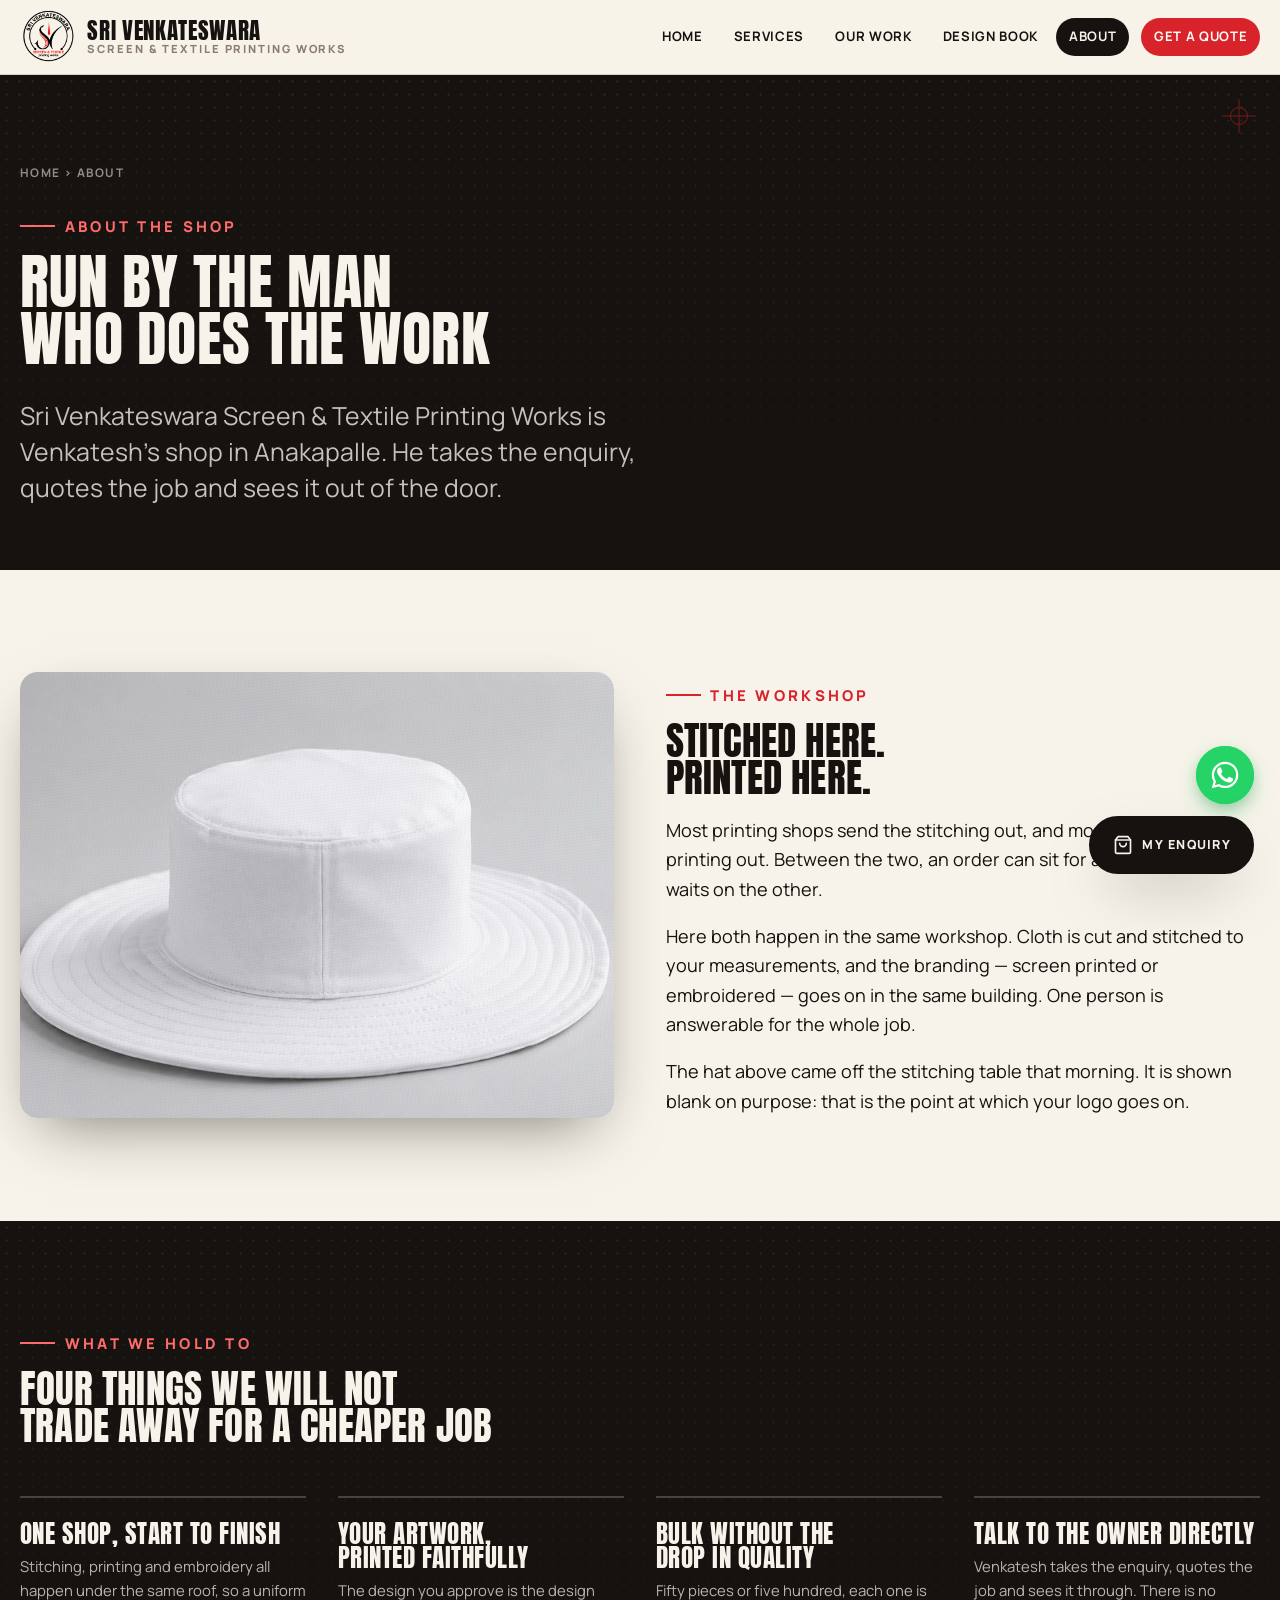
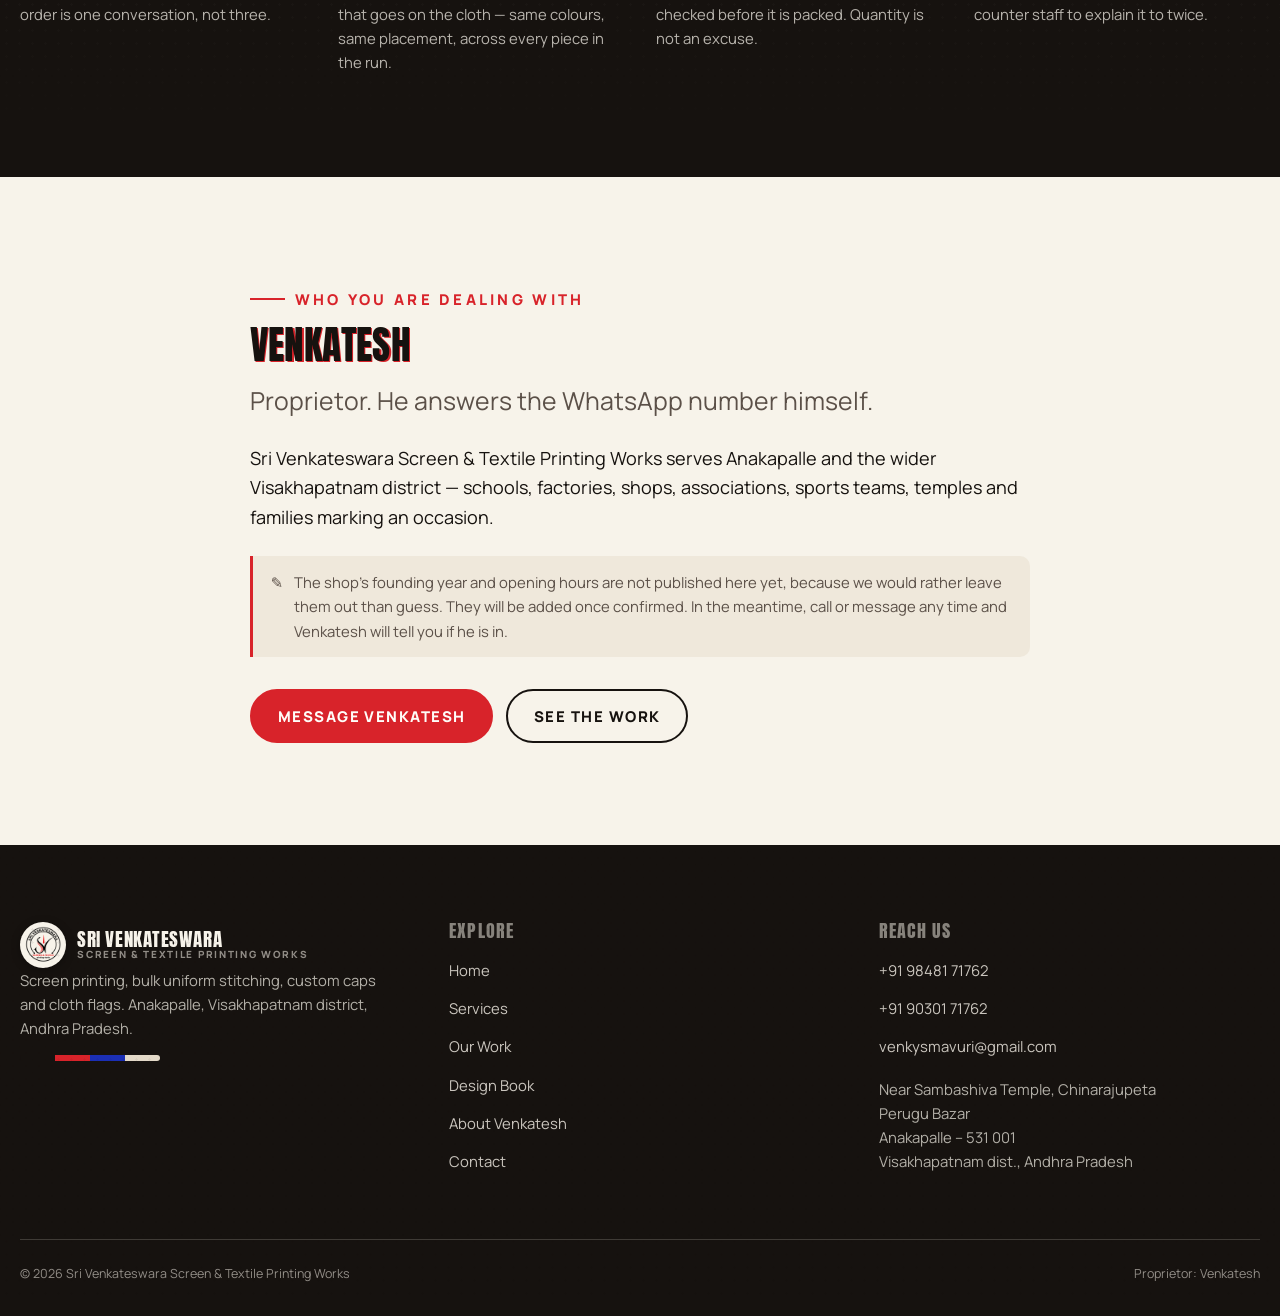
==== about.html @ 753bcceb "first commit" ====
<!doctype html>
<html lang="en">
<head>
<meta charset="utf-8">
<meta name="viewport" content="width=device-width, initial-scale=1">
<title>About — Sri Venkateswara Screen &amp; Textile Printing Works</title>
<meta name="description" content="Sri Venkateswara Screen & Textile Printing Works is run by Venkatesh (Venkatesh) in Anakapalle, Visakhapatnam district, Andhra Pradesh.">
<meta name="theme-color" content="#16120f">
<meta name="color-scheme" content="light">

<meta property="og:type" content="website">
<meta property="og:title" content="About — Sri Venkateswara Screen &amp; Textile Printing Works">
<meta property="og:description" content="Sri Venkateswara Screen & Textile Printing Works is run by Venkatesh (Venkatesh) in Anakapalle, Visakhapatnam district, Andhra Pradesh.">
<meta property="og:image" content="assets/img/hero/homepage-hero-core-products.jpg">
<meta name="twitter:card" content="summary_large_image">

<link rel="icon" href="assets/img/brand/logo.png" type="image/png">
<link rel="apple-touch-icon" href="assets/img/brand/logo.png">

<link rel="preconnect" href="https://fonts.googleapis.com">
<link rel="preconnect" href="https://fonts.gstatic.com" crossorigin>
<link rel="stylesheet" href="https://fonts.googleapis.com/css2?family=Anton&family=Manrope:wght@400;600;700;800&display=swap">
<link rel="stylesheet" href="assets/css/style.css">
</head>
<body>
<a class="skip-link" href="#main">Skip to main content</a>

<header class="site-header">
  <div class="wrap header-inner">
    <a class="brand" href="index.html">
      <img class="brand-mark" src="assets/img/brand/logo.png" alt="" width="46" height="46">
      <span class="brand-text">
        <span class="brand-name">Sri Venkateswara</span>
        <span class="brand-sub">Screen &amp; Textile Printing Works</span>
      </span>
    </a>

    <button class="nav-toggle" type="button" aria-expanded="false" aria-controls="site-nav">
      <span class="nav-toggle-bars" aria-hidden="true"></span> Menu
    </button>

    <nav class="site-nav" id="site-nav" aria-label="Main">
      <ul>
        <li><a href="index.html">Home</a></li>
        <li><a href="services.html">Services</a></li>
        <li><a href="work.html">Our Work</a></li>
        <li><a href="sketchbook.html">Design Book</a></li>
        <li><a href="about.html" aria-current="page">About</a></li>
        <li><a href="contact.html" class="nav-cta">Get a Quote</a></li>
      </ul>
    </nav>
  </div>
</header>

<main id="main">

  <section class="page-hero on-ink">
    <div class="halftone" aria-hidden="true"></div>
    <span class="regmark" style="top:1.5rem;right:1.5rem" aria-hidden="true"><span></span></span>
    <div class="wrap">
      <p class="breadcrumb"><a href="index.html">Home</a> &rsaquo; About</p>
      <p class="kicker">About the shop</p>
      <h1>Run by the man<br>who does the work</h1>
      <p class="lede">Sri Venkateswara Screen &amp; Textile Printing Works is Venkatesh's shop in Anakapalle. He takes the enquiry, quotes the job and sees it out of the door.</p>
    </div>
  </section>

  <section class="section">
    <div class="wrap">
      <div class="split" data-reveal>
        <div class="split-media grain">
          <img src="assets/img/products/cap-wide-brim-studio.jpg"
               alt="A plain white wide-brim cotton hat, stitched in the workshop, shown before branding"
               loading="lazy">
        </div>
        <div>
          <p class="kicker">The workshop</p>
          <h2>Stitched here.<br>Printed here.</h2>
          <p>Most printing shops send the stitching out, and most tailors send the
            printing out. Between the two, an order can sit for a week while each
            waits on the other.</p>
          <p>Here both happen in the same workshop. Cloth is cut and stitched to
            your measurements, and the branding &mdash; screen printed or
            embroidered &mdash; goes on in the same building. One person is
            answerable for the whole job.</p>
          <p>The hat above came off the stitching table that morning. It is shown
            blank on purpose: that is the point at which your logo goes on.</p>
        </div>
      </div>
    </div>
  </section>

  <section class="section on-ink">
    <div class="halftone" aria-hidden="true"></div>
    <div class="wrap">
      <div class="section-head" data-reveal>
        <p class="kicker">What we hold to</p>
        <h2>Four things we will not<br>trade away for a cheaper job</h2>
      </div>
      <div class="grid grid--4" data-promises></div>
    </div>
  </section>

  <section class="section">
    <div class="wrap wrap--narrow" data-reveal>
      <p class="kicker">Who you are dealing with</p>
      <h2 class="misreg--tight">Venkatesh</h2>
      <p class="lede">Proprietor. He answers the WhatsApp number himself.</p>
      <p>Sri Venkateswara Screen &amp; Textile Printing Works serves Anakapalle and
        the wider Visakhapatnam district &mdash; schools, factories, shops,
        associations, sports teams, temples and families marking an occasion.</p>

      <div class="note" style="margin-top:1.5rem">
        <span aria-hidden="true">&#9998;</span>
        <span>The shop's founding year and opening hours are not published here
        yet, because we would rather leave them out than guess. They will be added
        once confirmed. In the meantime, call or message any time and Venkatesh will
        tell you if he is in.</span>
      </div>

      <div class="hero-actions">
        <a class="btn btn--red" data-wa-link href="#" target="_blank" rel="noopener">Message Venkatesh</a>
        <a class="btn btn--ghost" href="work.html">See the work</a>
      </div>
    </div>
  </section>

</main>

<footer class="site-footer">
  <div class="halftone" aria-hidden="true"></div>
  <div class="wrap footer-grid">
    <div>
      <a class="brand" href="index.html">
      <img class="brand-mark" src="assets/img/brand/logo.png" alt="" width="46" height="46">
      <span class="brand-text">
        <span class="brand-name">Sri Venkateswara</span>
        <span class="brand-sub">Screen &amp; Textile Printing Works</span>
      </span>
    </a>
      <p class="footer-blurb">Screen printing, bulk uniform stitching, custom caps
        and cloth flags. Anakapalle, Visakhapatnam district, Andhra Pradesh.</p>
      <div class="inkstrip" style="max-width:140px"><i></i><i></i><i></i><i></i></div>
    </div>

    <nav class="footer-nav" aria-label="Pages">
      <h4>Explore</h4>
      <ul>
        <li><a href="index.html">Home</a></li>
        <li><a href="services.html">Services</a></li>
        <li><a href="work.html">Our Work</a></li>
        <li><a href="sketchbook.html">Design Book</a></li>
        <li><a href="about.html">About Venkatesh</a></li>
        <li><a href="contact.html">Contact</a></li>
      </ul>
    </nav>

    <div class="footer-nav">
      <h4>Reach us</h4>
      <ul>
        <li><a data-tel href="#">+91 98481 71762</a></li>
        <li><a data-tel-alt href="#">+91 90301 71762</a></li>
        <li><a data-email href="#">venkysmavuri@gmail.com</a></li>
      </ul>
      <p class="footer-blurb" style="margin-top:1rem" data-address></p>
    </div>
  </div>

  <div class="wrap footer-bottom">
    <p>&copy; <span data-year>2026</span> Sri Venkateswara Screen &amp; Textile Printing Works</p>
    <p>Proprietor: Venkatesh</p>
  </div>
</footer>

<script src="assets/js/data.js"></script>
<script src="assets/js/site.js"></script>
</body>
</html>
---- assets/css/style.css ----
/* =========================================================================
   Sri Venkateswara Screen & Textile Printing Works
   -------------------------------------------------------------------------
   The whole site's styling. No framework, no build step, nothing to install:
   this file and two small scripts are the site.

   The look comes from the trade itself. A screen print is ink pressed
   through mesh, one colour at a time, each colour on its own screen. When
   the screens sit a hair out of true you get misregistration — a red ghost
   peeking out from behind the black. Printers chase it away; here it is the
   house signature, used deliberately on headings and nowhere else.

   Everything textural is drawn with gradients — halftone dots, ink grain,
   registration marks — so there is not one decorative image to download.

   Sections: 1 Tokens  2 Reset  3 Type  4 Layout  5 Ink motifs  6 Buttons
             7 Header  8 Hero  9 Cards  10 Sections  11 Footer
             12 Quote dock  13 Lightbox  14 Motion  15 Print
   ========================================================================= */

/* ---------- 1. Tokens ---------------------------------------------------- */
:root {
  /* Ink. Not pure black — printing ink on cloth never is. */
  --ink:          #16120f;
  --ink-2:        #2a231e;
  --ink-soft:     #5b5048;
  --ink-faint:    #8a7d72;

  /* The two colours off the shop's own logo and card. */
  --red:          #d8232a;
  --red-deep:     #a8161c;
  --red-lit:      #ff8a7d;   /* the same ink laid thinner — for ghosting red on red */
  --red-glow:     rgba(216, 35, 42, .32);
  --blue:         #1b2fb5;

  /* Paper. Warm, because cloth and card are warm. */
  --paper:        #f7f3ea;
  --paper-2:      #efe8db;
  --paper-3:      #e3d9c8;
  --white:        #fffdf9;

  --line:         rgba(22, 18, 15, .14);
  --line-strong:  rgba(22, 18, 15, .28);

  /* Type. Anton is a poster face — it is the condensed shout you see
     screen printed across the front of a tee. Manrope reads underneath it. */
  --display: "Anton", "Haettenschweiler", "Arial Narrow", sans-serif;
  --body:    "Manrope", ui-sans-serif, system-ui, -apple-system, "Segoe UI", sans-serif;

  /* A fluid scale, so nothing needs a breakpoint to stay in proportion. */
  --step--1: clamp(.82rem, .78rem + .2vw, .93rem);
  --step-0:  clamp(1rem, .95rem + .25vw, 1.13rem);
  --step-1:  clamp(1.25rem, 1.15rem + .5vw, 1.6rem);
  --step-2:  clamp(1.7rem, 1.45rem + 1.2vw, 2.6rem);
  --step-3:  clamp(2.3rem, 1.8rem + 2.4vw, 4rem);
  --step-4:  clamp(3rem, 2rem + 4.6vw, 6.5rem);

  --wrap:    1240px;
  --wrap-narrow: 780px;

  --r-sm: 4px;
  --r:    10px;
  --r-lg: 18px;
  --r-pill: 999px;

  --shadow-sm: 0 1px 2px rgba(22, 18, 15, .1);
  --shadow:    0 6px 20px -8px rgba(22, 18, 15, .38);
  --shadow-lg: 0 24px 60px -22px rgba(22, 18, 15, .55);

  --dur: .28s;
  --ease: cubic-bezier(.22, .61, .36, 1);

  --header-h: 74px;
  --ticker-h: 60px;

  color-scheme: light;
}

/* ---------- 2. Reset ----------------------------------------------------- */
*, *::before, *::after { box-sizing: border-box; }

html {
  -webkit-text-size-adjust: 100%;
  scroll-behavior: smooth;
  scroll-padding-top: calc(var(--header-h) + 1rem);
}

body {
  margin: 0;
  background: var(--paper);
  color: var(--ink);
  font-family: var(--body);
  font-size: var(--step-0);
  line-height: 1.62;
  -webkit-font-smoothing: antialiased;
  overflow-x: hidden;
}

img, svg, video { display: block; max-width: 100%; }
img { height: auto; }

button, input, select, textarea { font: inherit; color: inherit; }
button { cursor: pointer; }

a { color: inherit; }

:focus-visible {
  outline: 3px solid var(--blue);
  outline-offset: 3px;
  border-radius: 2px;
}

.visually-hidden {
  position: absolute !important;
  width: 1px; height: 1px;
  margin: -1px; padding: 0;
  overflow: hidden;
  clip: rect(0 0 0 0);
  clip-path: inset(50%);
  white-space: nowrap;
}

.skip-link {
  position: absolute;
  top: -100px; left: 1rem;
  z-index: 999;
  padding: .7rem 1.2rem;
  background: var(--ink);
  color: var(--paper);
  font-weight: 700;
  border-radius: 0 0 var(--r) var(--r);
  transition: top var(--dur) var(--ease);
}
.skip-link:focus { top: 0; }

/* ---------- 3. Type ------------------------------------------------------ */
h1, h2, h3, h4 {
  font-family: var(--display);
  font-weight: 400;
  line-height: .96;
  letter-spacing: .005em;
  text-transform: uppercase;
  margin: 0 0 .5em;
  text-wrap: balance;
}

h1 { font-size: var(--step-3); }
h2 { font-size: var(--step-2); }
h3 { font-size: var(--step-1); letter-spacing: .02em; }
h4 { font-size: var(--step-0); letter-spacing: .06em; }

p { margin: 0 0 1em; text-wrap: pretty; }
p:last-child { margin-bottom: 0; }

/* The house signature. A red screen sitting a hair behind the black one,
   exactly the way a two-colour job looks when the registration is off by a
   thread. Drawn with a shadow, so the text stays real text — selectable,
   searchable, and readable to a screen reader. */
.misreg {
  position: relative;
  text-shadow:
    .045em .045em 0 var(--red),
   -.012em -.012em 0 rgba(27, 47, 181, .55);
}
.misreg--tight { text-shadow: .03em .03em 0 var(--red); }

/* Knocked-out type: the paper showing through the ink. */
.knockout {
  color: transparent;
  -webkit-text-stroke: 2px var(--ink);
  text-stroke: 2px var(--ink);
}
.on-ink .knockout { -webkit-text-stroke-color: var(--paper); text-stroke-color: var(--paper); }

/* The little label above a heading — set like a job-sheet reference. */
.kicker {
  display: inline-flex;
  align-items: center;
  gap: .6rem;
  margin: 0 0 1rem;
  font-family: var(--body);
  font-size: var(--step--1);
  font-weight: 800;
  letter-spacing: .22em;
  text-transform: uppercase;
  color: var(--red);
}
.kicker::before {
  content: "";
  width: 2.2rem; height: 2px;
  background: currentColor;
}
.on-ink .kicker { color: #ff6b6b; }

.lede {
  font-size: var(--step-1);
  line-height: 1.45;
  color: var(--ink-soft);
  max-width: 46ch;
}
.on-ink .lede { color: rgba(247, 243, 234, .78); }

.muted { color: var(--ink-soft); }
.small { font-size: var(--step--1); }

/* ---------- 4. Layout ---------------------------------------------------- */
.wrap {
  width: min(100% - 2.5rem, var(--wrap));
  margin-inline: auto;
}
.wrap--narrow { max-width: var(--wrap-narrow); }

.section { padding: clamp(3.5rem, 8vw, 7rem) 0; position: relative; }
.section--tight { padding: clamp(2.5rem, 5vw, 4rem) 0; }

/* Ink sections: the press run, white cloth to black. */
.on-ink {
  background: var(--ink);
  color: var(--paper);
}
.on-ink h1, .on-ink h2, .on-ink h3 { color: var(--paper); }

.grid { display: grid; gap: clamp(1.2rem, 2.5vw, 2rem); }
.grid--2 { grid-template-columns: repeat(auto-fit, minmax(min(100%, 320px), 1fr)); }
.grid--3 { grid-template-columns: repeat(auto-fit, minmax(min(100%, 290px), 1fr)); }
.grid--4 { grid-template-columns: repeat(auto-fit, minmax(min(100%, 220px), 1fr)); }

.section-head {
  max-width: 60ch;
  margin-bottom: clamp(2rem, 4vw, 3.5rem);
}
.section-head--split {
  max-width: none;
  display: flex;
  flex-wrap: wrap;
  align-items: flex-end;
  justify-content: space-between;
  gap: 1.5rem;
}
.section-head--split > div { max-width: 52ch; }

/* ---------- 5. Ink motifs ------------------------------------------------ */
/* Halftone: the dot screen that turns a photograph into something a press
   can print. Two offset dot grids, so it reads as a screen and not as
   polka dots. Purely decorative, so it never carries meaning. */
.halftone {
  position: absolute;
  inset: 0;
  pointer-events: none;
  opacity: .5;
  background-image:
    radial-gradient(circle at center, currentColor 1.1px, transparent 1.2px),
    radial-gradient(circle at center, currentColor .7px, transparent .8px);
  background-size: 13px 13px, 13px 13px;
  background-position: 0 0, 6.5px 6.5px;
  color: rgba(22, 18, 15, .16);
  -webkit-mask-image: linear-gradient(180deg, #000, transparent);
  mask-image: linear-gradient(180deg, #000, transparent);
}
.on-ink .halftone { color: rgba(247, 243, 234, .14); }

/* A fade of the dot screen used as an edge, top or bottom of a band. */
.halftone--edge {
  inset: auto 0 0 0;
  height: 120px;
  -webkit-mask-image: linear-gradient(0deg, #000, transparent);
  mask-image: linear-gradient(0deg, #000, transparent);
}

/* Registration crosshair — the target printed outside the artwork so each
   screen can be lined up against the last. */
.regmark {
  position: absolute;
  width: 34px; height: 34px;
  opacity: .5;
  pointer-events: none;
  color: var(--red);
}
.regmark::before,
.regmark::after {
  content: "";
  position: absolute;
  background: currentColor;
}
.regmark::before { left: 50%; top: 0; bottom: 0; width: 1px; transform: translateX(-50%); }
.regmark::after  { top: 50%; left: 0; right: 0; height: 1px; transform: translateY(-50%); }
.regmark span {
  position: absolute;
  inset: 8px;
  border: 1px solid currentColor;
  border-radius: 50%;
}

/* Ink grain, laid over photographs so they sit on the same paper as the
   rest of the page rather than floating above it. */
.grain::after {
  content: "";
  position: absolute;
  inset: 0;
  pointer-events: none;
  opacity: .3;
  mix-blend-mode: multiply;
  background-image:
    repeating-linear-gradient(97deg,  rgba(22, 18, 15, .05) 0 1px, transparent 1px 4px),
    repeating-linear-gradient(173deg, rgba(22, 18, 15, .04) 0 1px, transparent 1px 3px);
}

/* The colour-separation strip: the ink swatches from a job sheet. */
.inkstrip {
  display: flex;
  height: 6px;
  overflow: hidden;
  border-radius: var(--r-pill);
}
.inkstrip i { flex: 1; }
.inkstrip i:nth-child(1) { background: var(--ink); }
.inkstrip i:nth-child(2) { background: var(--red); }
.inkstrip i:nth-child(3) { background: var(--blue); }
.inkstrip i:nth-child(4) { background: var(--paper-3); }

/* ---------- 6. Buttons --------------------------------------------------- */
.btn {
  display: inline-flex;
  align-items: center;
  justify-content: center;
  gap: .55rem;
  min-height: 50px;
  padding: .8rem 1.6rem;
  border: 2px solid var(--ink);
  border-radius: var(--r-pill);
  background: var(--ink);
  color: var(--paper);
  font-family: var(--body);
  font-size: var(--step--1);
  font-weight: 800;
  letter-spacing: .1em;
  text-transform: uppercase;
  text-decoration: none;
  white-space: nowrap;
  transition: transform var(--dur) var(--ease), background var(--dur) var(--ease),
              color var(--dur) var(--ease), box-shadow var(--dur) var(--ease),
              border-color var(--dur) var(--ease);
}
.btn:hover { transform: translateY(-2px); box-shadow: var(--shadow); }
.btn:active { transform: translateY(0); }

.btn--red { background: var(--red); border-color: var(--red); color: var(--white); }
.btn--red:hover { background: var(--red-deep); border-color: var(--red-deep); }

.btn--ghost { background: transparent; color: var(--ink); }
.btn--ghost:hover { background: var(--ink); color: var(--paper); }
.on-ink .btn--ghost { color: var(--paper); border-color: var(--paper); }
.on-ink .btn--ghost:hover { background: var(--paper); color: var(--ink); }

/* Same idea as .btn--ghost — transparent, so the photograph behind it is
   never blocked — but in the brand red rather than the ink/paper pairing,
   and with a heavier border so it still reads as the primary action next to
   a plain outline button like "Ask on WhatsApp". The text carries a soft
   dark halo rather than a solid backing, so it stays legible over whichever
   part of a busy photograph happens to sit behind it without adding a fill
   the request was explicit about not wanting. */
.btn--outline-red {
  background: transparent;
  border-width: 3px;
  border-color: var(--red);
  color: var(--red);
  text-shadow: 0 1px 3px rgba(12, 10, 8, .55), 0 0 16px rgba(12, 10, 8, .4);
}
.btn--outline-red:hover {
  background: var(--red);
  border-color: var(--red);
  color: var(--white);
  text-shadow: none;
}

.btn--sm { min-height: 40px; padding: .5rem 1.1rem; font-size: .76rem; }
.btn--block { width: 100%; }

/* The add-to-quote control on a work card. Reads as a stamp, not a button. */
.btn-add {
  display: inline-flex;
  align-items: center;
  gap: .45rem;
  min-height: 40px;
  padding: .45rem 1rem;
  border: 2px dashed var(--line-strong);
  border-radius: var(--r-pill);
  background: rgba(255, 253, 249, .9);
  font-size: .78rem;
  font-weight: 800;
  letter-spacing: .09em;
  text-transform: uppercase;
  transition: all var(--dur) var(--ease);
}
.btn-add:hover { border-color: var(--red); border-style: solid; color: var(--red); }
.btn-add[aria-pressed="true"] {
  border-style: solid;
  border-color: var(--ink);
  background: var(--ink);
  color: var(--paper);
}

/* ---------- 7. Header ---------------------------------------------------- */
.site-header {
  position: sticky;
  top: 0;
  z-index: 60;
  background: rgba(247, 243, 234, .88);
  backdrop-filter: saturate(180%) blur(14px);
  -webkit-backdrop-filter: saturate(180%) blur(14px);
  border-bottom: 1px solid var(--line);
  transition: box-shadow var(--dur) var(--ease);
}
.site-header.is-stuck { box-shadow: 0 6px 24px -16px rgba(22, 18, 15, .8); }

.header-inner {
  display: flex;
  align-items: center;
  gap: 1.25rem;
  min-height: var(--header-h);
}

.brand {
  display: flex;
  align-items: center;
  gap: .7rem;
  text-decoration: none;
  margin-right: auto;
}
.brand-mark { width: 46px; height: 46px; object-fit: contain; flex: none; }

/* Sized up specifically for the header — the owner's ask, "the logo and
   name aren't visible enough." Scoped to .site-header rather than changing
   the shared .brand-mark/.brand-name/.brand-sub classes outright, so the
   footer's brand block (sized separately, with its own light backing disc)
   is untouched. --header-h stays 74px either way: 56px leaves 18px of
   breathing room top and bottom, comfortably inside the header's existing
   height rather than growing it. */
.site-header .brand-mark { width: 56px; height: 56px; }
.site-header .brand-name { font-size: 1.42rem; }
.site-header .brand-sub { font-size: .7rem; }

/* The logo is black line art (plus a little red) on a transparent PNG —
   reads fine on the header's cream background, but on the footer's dark ink
   it nearly vanishes: only the red flame and "SCREEN & TEXTILE" survive,
   the ring text and monogram outline disappear into the same dark colour.
   Neither the flat black logo nor the "mono" variant is a light-coloured
   version, so rather than generate a new asset, the footer gets a small
   warm-paper disc behind just the mark — cheap, contained, and it keeps
   working even if the logo file itself changes later. */
.site-footer .brand-mark {
  background: var(--paper);
  border-radius: 50%;
  padding: 4px;
  box-shadow: 0 2px 10px rgba(0, 0, 0, .3);
}
.brand-text { display: grid; line-height: 1.05; }
.brand-name {
  font-family: var(--display);
  font-size: 1.16rem;
  letter-spacing: .03em;
  text-transform: uppercase;
}
.brand-sub {
  font-size: .62rem;
  font-weight: 800;
  letter-spacing: .17em;
  text-transform: uppercase;
  color: var(--ink-faint);
}

.site-nav ul {
  display: flex;
  align-items: center;
  gap: .35rem;
  margin: 0; padding: 0;
  list-style: none;
}
.site-nav a {
  display: block;
  padding: .5rem .8rem;
  border-radius: var(--r-pill);
  font-size: .82rem;
  font-weight: 700;
  letter-spacing: .05em;
  text-transform: uppercase;
  text-decoration: none;
  transition: background var(--dur) var(--ease), color var(--dur) var(--ease);
}
.site-nav a:hover { background: var(--paper-3); }
.site-nav a[aria-current="page"] { background: var(--ink); color: var(--paper); }
.site-nav .nav-cta {
  background: var(--red);
  color: var(--white);
  margin-left: .4rem;
}
.site-nav .nav-cta:hover { background: var(--red-deep); }

.nav-toggle {
  display: none;
  align-items: center;
  gap: .5rem;
  min-height: 44px;
  padding: .5rem .9rem;
  border: 2px solid var(--ink);
  border-radius: var(--r-pill);
  background: transparent;
  font-size: .76rem;
  font-weight: 800;
  letter-spacing: .1em;
  text-transform: uppercase;
}
.nav-toggle-bars, .nav-toggle-bars::before, .nav-toggle-bars::after {
  display: block;
  width: 17px; height: 2px;
  background: currentColor;
  transition: transform var(--dur) var(--ease), opacity var(--dur) var(--ease);
}
.nav-toggle-bars { position: relative; }
.nav-toggle-bars::before, .nav-toggle-bars::after { content: ""; position: absolute; left: 0; }
.nav-toggle-bars::before { top: -6px; }
.nav-toggle-bars::after  { top: 6px; }
.nav-toggle[aria-expanded="true"] .nav-toggle-bars { background: transparent; }
.nav-toggle[aria-expanded="true"] .nav-toggle-bars::before { transform: translateY(6px) rotate(45deg); }
.nav-toggle[aria-expanded="true"] .nav-toggle-bars::after  { transform: translateY(-6px) rotate(-45deg); }

@media (max-width: 1020px) {
  .nav-toggle { display: inline-flex; }
  .site-nav {
    position: fixed;
    inset: var(--header-h) 0 auto 0;
    max-height: calc(100dvh - var(--header-h));
    overflow: auto;
    padding: 1rem 1.25rem 2rem;
    background: var(--paper);
    border-bottom: 2px solid var(--ink);
    box-shadow: var(--shadow-lg);
    transform: translateY(-12px);
    opacity: 0;
    visibility: hidden;
    transition: all var(--dur) var(--ease);
  }
  .site-nav.is-open { transform: none; opacity: 1; visibility: visible; }
  .site-nav ul { flex-direction: column; align-items: stretch; gap: .15rem; }
  .site-nav a { padding: .85rem 1rem; font-size: .95rem; border-radius: var(--r); }
  .site-nav .nav-cta { margin: .5rem 0 0; text-align: center; }
}

/* ---------- 8. Hero ------------------------------------------------------ */
.hero {
  position: relative;
  min-height: min(90vh, 780px);
  display: grid;
  align-items: center;
  overflow: hidden;
  background: var(--ink);
  color: var(--paper);
  isolation: isolate;
}

/* Measured, not guessed: header 75px + hero 90vh already consumed the
   whole viewport on a common laptop screen before the ticker even added
   its own 60px, which is why the ticker was landing below the fold. This
   ties the hero's height to the two things sharing the screen with it, so
   header + hero + ticker always fit together by construction rather than
   by a vh number that happens to work on one screen size. Desktop only —
   the mobile hero (≤760px) is a deliberately different, shorter layout
   already tuned separately; leave it alone. */
@media (min-width: 761px) {
  /* The extra 1px accounts for .site-header's bottom border, which isn't
     part of --header-h itself. */
  .hero { min-height: calc(100vh - var(--header-h) - 1px - var(--ticker-h)); }
}

.hero-slides { position: absolute; inset: 0; z-index: 0; }
.hero-slide {
  position: absolute;
  inset: 0;
  opacity: 0;
  transition: opacity 1.1s var(--ease);
}
.hero-slide.is-active { opacity: 1; }
.hero-slide img {
  width: 100%; height: 100%;
  object-fit: cover;
  transform: scale(1.04);
}
/* A punch-in per slide rather than one continuous drift. The old version ran
   on its own 22s clock regardless of how long a slide was actually on
   screen — against a ~3s hold that meant each slide showed a random, barely
   perceptible sliver of a very slow zoom. Tying the animation to
   `.is-active` instead means it restarts from scratch every time a slide
   becomes current: removing the class stops it (the rule stops matching),
   adding it back plays it from the beginning. The duration runs a little
   past the hold time on purpose, so the zoom is still visibly moving when
   the crossfade to the next slide begins rather than sitting still first.
   If HOLD in site.js changes materially, this should move with it. */
.hero-slide.is-active img {
  animation: heroZoom 5s linear forwards;
}
@keyframes heroZoom {
  from { transform: scale(1.04); }
  to   { transform: scale(1.15); }
}

/* The ink wash that keeps the headline readable over any photograph.
   Brought down again here (a second pass — the mobile version had already
   been lightened once) because the same "nearly opaque over most of the
   frame" problem was true on desktop, just less obviously since the photo
   has more room to show through around the copy. This keeps the same shape
   — heaviest where the text sits, clear over the product — at roughly two
   thirds the previous strength. */
.hero-slides::after {
  content: "";
  position: absolute;
  inset: 0;
  background:
    linear-gradient(100deg, rgba(12, 10, 8, .64) 0%, rgba(12, 10, 8, .48) 42%,
                            rgba(12, 10, 8, .14) 70%, rgba(12, 10, 8, .32) 100%),
    linear-gradient(0deg, rgba(12, 10, 8, .48), transparent 45%);
}

.hero-body {
  position: relative;
  z-index: 2;
  padding: clamp(4rem, 10vw, 7rem) 0 clamp(4.5rem, 9vw, 6.5rem);
  max-width: 40ch;
  /* Some slides have the product sitting on the left with the open ground on
     the right — the caps and the uniform slides both do. For those, script
     shifts this whole block across to sit over the empty side instead of on
     top of the product. The shift is a measured pixel transform (set from
     JS, where the box's real width is known) rather than a CSS-only swap
     like justify-content, because that kind of swap cannot be transitioned
     — it would jump instead of sliding. */
  transform: translateX(0);
  transition: transform .7s var(--ease);
  will-change: transform;
}
/* The .hero min-height above is only a floor — .hero-body's own padding
   was the real height driver (216px of vertical padding alone on a
   1440px screen), so the hero never actually got to shrink to fit header
   + ticker until this came down too. Must stay below the base rule above:
   equal specificity, so whichever is later in the file wins regardless
   of the media query. */
@media (min-width: 761px) {
  .hero-body { padding: clamp(2.5rem, 6vw, 4rem) 0 clamp(2.2rem, 5vw, 3.5rem); }
}

/* The wash exists to keep the copy readable over a photograph, so it has to
   move with the copy: heavy over whichever side the text currently sits on,
   fading away from it. The default (in section 8 above) is built for the
   left; this mirrors it for the slides where the block has shifted right. */
.hero.is-text-right .hero-slides::after {
  background:
    linear-gradient(260deg, rgba(12, 10, 8, .64) 0%, rgba(12, 10, 8, .48) 42%,
                            rgba(12, 10, 8, .14) 70%, rgba(12, 10, 8, .32) 100%),
    linear-gradient(0deg, rgba(12, 10, 8, .48), transparent 45%);
}
.hero h1 {
  font-size: var(--step-4);
  margin-bottom: .35em;
}
/* The second line is set in red, so it inherited a red ghost from .misreg —
   red on red, which read as a blur rather than as a second screen. It takes
   a lighter tint of the same ink instead, the way a screen lays down thinner
   on its second pass, so the offset is legible as a separate impression.
   The blue stays as the third, faintest screen. */
.hero h1 em {
  display: block;
  font-style: normal;
  color: var(--red);
  -webkit-text-stroke: 0;
  text-shadow:
    .045em .045em 0 var(--red-lit),
   -.012em -.012em 0 rgba(27, 47, 181, .5);
}
.hero-actions {
  display: flex;
  flex-wrap: wrap;
  gap: .8rem;
  margin-top: 2rem;
}

/* On a phone there is no "left half" for the copy to sit in — the headline
   lands straight on top of the garment. So below 760px the wash stops being
   an angled sweep and becomes a heavy vertical one: dark where the words
   are, clearing towards the bottom so the product is still visible. */
@media (max-width: 760px) {
  /* Third approach for mobile, not a tweak of the second. The wash, then a
     lighter wash, then a frosted card behind the text — every version still
     put words on top of a photograph and asked for contrast insurance to
     make that survive. The owner's call after seeing it live: stop asking
     the photo to double as a text background at all. So the photo and the
     copy split into two honest, stacked zones — a clean image on top with
     nothing over it, and a solid panel below carrying the words. The image
     is finally shown exactly as photographed; the text sits on the page's
     ordinary dark section colour, the same flat ink used everywhere else on
     the site behind light text, so it needs no per-photo tuning ever again. */
  .hero {
    display: flex;
    flex-direction: column;
    min-height: 0;
  }

  /* Not aspect-ratio: every .hero-slide inside this is position:absolute
     (needed for the crossfade), which means they contribute zero content
     height to .hero-slides — so inside a column flex container with no
     other sizing hint, aspect-ratio had nothing to size itself from and the
     box collapsed to zero height. An explicit height sidesteps that; width
     is set explicitly too rather than assumed from flex stretch. */
  .hero-slides {
    position: relative;
    order: 1;
    inset: auto;
    width: 100%;
    height: min(100vw, 480px);
  }
  /* No tint at all on mobile now, in either form — not the wash, not the
     lighter wash, not the frosted card, not the footing gradient this
     replaces. Every version of "darken part of the photo" still read as a
     visible effect sitting on top of the picture once it was checked on a
     real device, seam-strength tuning included. The owner's call: none of
     it, full stop. The photo shows exactly as photographed, unmodified, on
     every slide. `.hero.is-text-right` needs the same override repeated
     here for the same specificity reason noted elsewhere in this file (it
     is not scoped to desktop, so a lower-specificity reset would not have
     beaten it) — if a tint is ever reintroduced here, it has to go in both
     places again or this class of leak comes back. */
  .hero-slides::after,
  .hero.is-text-right .hero-slides::after {
    background: none;
  }

  /* order on .hero-body itself does nothing for flex ordering — the actual
     direct flex child of .hero is .wrap (which wraps .hero-body), so the
     order belongs there. Scoped with the child combinator so this doesn't
     touch any other .wrap on the page. */
  .hero > .wrap { order: 2; }
  .hero-body {
    position: static;
    transform: none !important;
    max-width: none;
    padding: 1.6rem 1.3rem 1.1rem;
  }

  /* Centred, upright, filling its share of the crop — there is no copy
     sharing the frame with it any more, so it can show the piece plainly.
     30% suits most of the six photos, but the caps/headwear slide has a
     much taller dark studio backdrop above its product than the others, so
     30% left roughly half the square crop empty and dark. A per-slide
     override (set as a custom property on that one .hero-slide in the HTML)
     beats retuning the shared default and risking the slides that already
     look right. */
  .hero-slide img { object-position: center var(--mob-crop-y, 30%); }

  .hero-actions { margin-top: 1.25rem; }
  .hero-actions .btn { flex: 1 1 auto; }

  /* Back in the flow under the buttons instead of pinned over the image —
     there is no dock corner to clear here and no photo to sit on, so the
     positioning rules that existed for those no longer apply. */
  .hero-foot {
    order: 3;
    position: static;
    width: auto;
    margin: 1.1rem 1.3rem 1.4rem;
    padding-right: 0;
    justify-content: center;
  }
  .hero-caption { display: none; }

  /* Sized for a compact panel now, not for sitting over a busy photograph —
     the misregistration shadow shrinks with the headline so it stays a
     crisp detail rather than a smear at this size. */
  .hero h1 { font-size: clamp(1.9rem, 1.3rem + 6vw, 2.5rem); }
  .hero .kicker { font-size: .72rem; }
  .hero .lede,
  .hero-points li { font-size: .9rem; }
}

/* The hero copy sits straight on the ink wash, so it takes the light
   colours the wash needs rather than the page's usual dark ones. */
.hero .kicker { color: #ff6b6b; }
.hero .lede { color: rgba(247, 243, 234, .82); }

/* The hero is always dark — a photo under a wash, or now the flat ink panel
   on mobile — never the page's usual light background. .btn--ghost's plain
   ink-on-transparent styling only flips to light when an .on-ink ancestor is
   present, and the hero stopped carrying that class (fixing an unrelated
   "black box" look) without this being added at the same time — so the
   button was rendering dark text on a dark background, essentially invisible.
   Scoped to .hero directly rather than restoring .on-ink, since the hero
   still isn't a plain ink section (it starts life as a photograph). */
.hero .btn--ghost { color: var(--paper); border-color: var(--paper); }
.hero .btn--ghost:hover { background: var(--paper); color: var(--ink); }

/* The hero's four points. They arrive one after another from the left, the
   way sheets come off a press — but the whole run is done inside half a
   second, because a visitor should be reading the pitch, not waiting for it.
   Pure CSS, so it runs on load without waiting for the script. */
.hero-points {
  margin: 0;
  padding: 0;
  list-style: none;
  display: grid;
  gap: .55rem;
  max-width: 40ch;
}
.hero-points li {
  display: grid;
  grid-template-columns: 1.15rem 1fr;
  gap: .75rem;
  align-items: start;
  font-size: var(--step-0);
  line-height: 1.4;
  color: rgba(247, 243, 234, .88);
  /* Each line starts left of where it lands and slightly transparent. */
  animation: pointIn .5s var(--ease) backwards;
}
.hero-points li::before {
  content: "";
  width: 9px; height: 9px;
  margin-top: .5em;
  background: var(--red);
  transform: rotate(45deg);
}
.hero-points li:nth-child(1) { animation-delay: .10s; }
.hero-points li:nth-child(2) { animation-delay: .22s; }
.hero-points li:nth-child(3) { animation-delay: .34s; }
.hero-points li:nth-child(4) { animation-delay: .46s; }

@keyframes pointIn {
  from { opacity: 0; transform: translateX(-26px); }
  to   { opacity: 1; transform: none; }
}

/* The dots and the slide caption travel together on one row at the foot of
   the hero. They used to be positioned independently, which put the caption
   underneath the call-to-action buttons on a short window and underneath the
   WhatsApp button on a wide one. As a row they can only ever collide with
   each other, and they are sized so they do not. */
.hero-foot {
  position: absolute;
  left: 0; right: 0;
  bottom: clamp(1rem, 2.5vw, 2rem);
  z-index: 3;
  width: min(100% - 2.5rem, var(--wrap));
  margin-inline: auto;
  display: flex;
  align-items: center;
  gap: 1rem;
  /* Clear of the floating dock in the corner. */
  padding-right: clamp(0px, 22vw, 250px);
}

.hero-caption {
  margin: 0;
  font-size: .72rem;
  font-weight: 700;
  letter-spacing: .08em;
  text-transform: uppercase;
  color: rgba(247, 243, 234, .6);
}

.hero-dots {
  flex: none;
  display: flex;
  gap: .5rem;
}
.hero-dots button {
  width: 30px; height: 4px;
  padding: 0;
  border: 0;
  border-radius: var(--r-pill);
  background: rgba(247, 243, 234, .3);
  transition: background var(--dur) var(--ease), width var(--dur) var(--ease);
}
.hero-dots button[aria-current="true"] { background: var(--red); width: 46px; }
.hero-dots button:hover { background: rgba(247, 243, 234, .6); }

/* On a phone the caption is the first thing to go — the dots still say
   where you are, and the photograph speaks for itself. */
@media (max-width: 620px) {
  .hero-caption { display: none; }
  .hero-foot { padding-right: 0; }
}

/* The marquee under the hero — the services, running past like a print run. */
.ticker {
  position: relative;
  overflow: hidden;
  padding: .9rem 0;
  background: var(--red);
  color: var(--white);
  border-block: 2px solid var(--ink);
}
.ticker-track {
  display: flex;
  width: max-content;
  gap: 2.5rem;
  animation: tickerRun 38s linear infinite;
}
.ticker span {
  font-family: var(--display);
  font-size: 1.05rem;
  letter-spacing: .08em;
  text-transform: uppercase;
  white-space: nowrap;
  display: flex;
  align-items: center;
  gap: 2.5rem;
}
.ticker span::after {
  content: "";
  width: 7px; height: 7px;
  border-radius: 50%;
  background: var(--ink);
  flex: none;
}
@keyframes tickerRun {
  from { transform: translateX(0); }
  to   { transform: translateX(-50%); }
}
.ticker:hover .ticker-track { animation-play-state: paused; }

/* ---------- 8b. Promo banner (light) --------------------------------------- */
/* A second kind of hero, deliberately the opposite of the one above: the
   source photograph itself was composed with a bright, uncluttered area
   built in for the copy, so the copy sits straight on it — dark ink text,
   red accents, no dark wash. Piling the usual .hero-slides::after treatment
   on top of a photo built for this would have fought the photography rather
   than used it. A named exception rather than a mode of .hero, since it
   shares none of the slideshow, wash or measured-shift machinery. */
.promo {
  position: relative;
  overflow: hidden;
  border-radius: var(--r-lg);
  background: var(--paper-2);
  box-shadow: var(--shadow-lg);
  isolation: isolate;
}

.promo-media {
  position: absolute;
  inset: 0;
  z-index: 0;
}
.promo-media picture,
.promo-media img {
  display: block;
  width: 100%;
  height: 100%;
  object-fit: cover;
  /* The desktop photo keeps its copy space on the left and its bags on the
     right, so the crop favours the right — the side that is allowed to be
     lost first on a narrower desktop window is empty background, not bag. */
  object-position: right center;
}

.promo-body {
  position: relative;
  z-index: 1;
  max-width: 30rem;
  padding: clamp(2.4rem, 6vw, 4.5rem) clamp(1.5rem, 5vw, 3.5rem);
}
.promo-body .kicker { color: var(--red); }
.promo-body h2 {
  color: var(--ink);
  font-size: clamp(1.9rem, 1.4rem + 3vw, 3.1rem);
}
.promo-body .lede {
  color: var(--ink-soft);
  /* Dark text on a photograph (rather than a flat card) still needs a
     little insurance against the odd lighter patch in the weave behind it
     — a very soft light halo, not a box, so "no heavy overlay" is kept to
     the letter as well as the spirit. */
  text-shadow: 0 1px 0 rgba(255, 253, 249, .5);
}

@media (min-width: 761px) {
  .promo { min-height: clamp(360px, 46vw, 560px); display: flex; align-items: center; }
}

@media (max-width: 760px) {
  /* The mobile photo flips the layout the source was built for: bright
     top, product anchored at the bottom, so the copy moves to match. */
  .promo { display: block; }
  .promo-media img { object-position: center bottom; }
  .promo-body {
    max-width: none;
    padding: clamp(2rem, 8vw, 2.75rem) clamp(1.25rem, 5vw, 1.75rem)
             clamp(13rem, 62vw, 17rem);
  }
  .promo-body h2 { font-size: clamp(1.7rem, 1.2rem + 5vw, 2.3rem); }
}

/* ---------- 9. Cards ----------------------------------------------------- */
.card {
  position: relative;
  display: flex;
  flex-direction: column;
  background: var(--white);
  border: 1px solid var(--line);
  border-radius: var(--r-lg);
  overflow: hidden;
  transition: transform var(--dur) var(--ease), box-shadow var(--dur) var(--ease),
              border-color var(--dur) var(--ease);
}
.card:hover {
  transform: translateY(-4px);
  border-color: var(--line-strong);
  box-shadow: var(--shadow-lg);
}

.card-media {
  position: relative;
  aspect-ratio: 4 / 3;
  overflow: hidden;
  background: var(--paper-2);
}
.card-media img {
  width: 100%; height: 100%;
  object-fit: cover;
  transition: transform .6s var(--ease);
}
.card:hover .card-media img { transform: scale(1.05); }

.card-body {
  display: flex;
  flex-direction: column;
  gap: .6rem;
  padding: 1.25rem 1.35rem 1.4rem;
  flex: 1;
}
/* Cards are always white, no matter what section wraps them (e.g. the
   jute-bag process cards sit inside .on-ink, whose dark-section heading
   rule would otherwise push white text onto this white card). */
.card-body h3 { margin: 0; color: var(--ink); }
.card-foot {
  display: flex;
  flex-wrap: wrap;
  align-items: center;
  justify-content: space-between;
  gap: .6rem;
  margin-top: auto;
  padding-top: .9rem;
}

/* The provenance badge. A photograph of delivered work and a demonstration
   of what an order looks like are two different claims, and the site says
   which is which on every single card rather than hoping nobody asks. */
.badge {
  position: absolute;
  top: .8rem; left: .8rem;
  z-index: 2;
  display: inline-flex;
  align-items: center;
  gap: .35rem;
  padding: .3rem .7rem;
  border-radius: var(--r-pill);
  font-size: .64rem;
  font-weight: 800;
  letter-spacing: .12em;
  text-transform: uppercase;
  backdrop-filter: blur(6px);
  -webkit-backdrop-filter: blur(6px);
}
.badge--real { background: rgba(22, 18, 15, .82); color: var(--paper); }
.badge--mock { background: rgba(247, 243, 234, .9); color: var(--ink); border: 1px solid var(--line-strong); }
/* The numbered step badge on the jute-bag process cards. Same shape as the
   provenance badges above, red rather than ink/paper, since it is marking a
   position in a sequence rather than making a real-vs-sample claim. */
.badge--step { background: var(--red); color: var(--white); }

/* Top-right instead of the default top-left, for a badge that would
   otherwise land on top of body copy that also starts near the top-left —
   the jute promo banner's text column, specifically. */
.badge--tr { left: auto; right: .8rem; }

/* Service cards — numbered like plates in a job sheet. */
.service {
  position: relative;
  padding: clamp(1.5rem, 3vw, 2.2rem);
  background: var(--white);
  border: 1px solid var(--line);
  border-radius: var(--r-lg);
  overflow: hidden;
  transition: transform var(--dur) var(--ease), box-shadow var(--dur) var(--ease);
}
.service:hover { transform: translateY(-4px); box-shadow: var(--shadow-lg); }
.service::before {
  content: attr(data-n);
  position: absolute;
  top: -.35em; right: .1em;
  font-family: var(--display);
  font-size: 6rem;
  line-height: 1;
  color: var(--paper-2);
  pointer-events: none;
}
.service > * { position: relative; }
.service h3 { margin-bottom: .5rem; }
.service ul {
  margin: 1rem 0 0;
  padding: 0;
  list-style: none;
  display: grid;
  gap: .5rem;
}
.service li {
  display: flex;
  gap: .6rem;
  font-size: var(--step--1);
  color: var(--ink-soft);
}
.service li::before {
  content: "";
  flex: none;
  width: 7px; height: 7px;
  margin-top: .55em;
  background: var(--red);
  transform: rotate(45deg);
}

/* The promise blocks on the ink band. */
.promise {
  padding: 1.5rem 0 0;
  border-top: 2px solid rgba(247, 243, 234, .22);
}
.promise h3 { margin-bottom: .5rem; }
.promise p { color: rgba(247, 243, 234, .72); font-size: var(--step--1); margin: 0; }

/* Filter pills on the work gallery. */
.filters {
  display: flex;
  flex-wrap: wrap;
  gap: .5rem;
  margin-bottom: 2rem;
}
.filter {
  min-height: 42px;
  padding: .45rem 1.1rem;
  border: 2px solid var(--line-strong);
  border-radius: var(--r-pill);
  background: transparent;
  font-size: .78rem;
  font-weight: 800;
  letter-spacing: .09em;
  text-transform: uppercase;
  transition: all var(--dur) var(--ease);
}
.filter:hover { border-color: var(--ink); }
.filter[aria-pressed="true"] { background: var(--ink); border-color: var(--ink); color: var(--paper); }

/* ---------- 10. Sections ------------------------------------------------- */
/* The split feature block: a photograph one side, the argument the other. */
.split {
  display: grid;
  gap: clamp(1.5rem, 4vw, 3.5rem);
  align-items: center;
  grid-template-columns: repeat(auto-fit, minmax(min(100%, 380px), 1fr));
}
.split--flip .split-media { order: 2; }
@media (max-width: 800px) { .split--flip .split-media { order: 0; } }

.split-media {
  position: relative;
  border-radius: var(--r-lg);
  overflow: hidden;
  box-shadow: var(--shadow-lg);
}
.split-media img { width: 100%; aspect-ratio: 4 / 3; object-fit: cover; }

/* The contact / address block. */
.info-list { margin: 0; padding: 0; list-style: none; display: grid; gap: 1.1rem; }
.info-list dt {
  font-size: .68rem;
  font-weight: 800;
  letter-spacing: .16em;
  text-transform: uppercase;
  color: var(--ink-faint);
  margin-bottom: .2rem;
}
.info-list dd { margin: 0; font-size: var(--step-0); }
.info-list a { text-decoration-color: var(--red); text-underline-offset: 3px; }

/* An honest note — used wherever the site does not know something yet. */
.note {
  display: flex;
  gap: .7rem;
  padding: .9rem 1.1rem;
  border-left: 3px solid var(--red);
  background: var(--paper-2);
  border-radius: 0 var(--r) var(--r) 0;
  font-size: var(--step--1);
  color: var(--ink-soft);
}

/* ---------- 10b. Inner page furniture ------------------------------------ */
/* The band at the top of every page that is not the home page. Shorter than
   the hero, same ink, so the site reads as one press run. */
.page-hero {
  position: relative;
  padding: clamp(3rem, 7vw, 5.5rem) 0 clamp(2.5rem, 5vw, 4rem);
  overflow: hidden;
}
.page-hero h1 { max-width: 18ch; }
.page-hero .lede { margin-top: 1rem; }

.breadcrumb {
  margin: 0 0 1.5rem;
  font-size: .74rem;
  font-weight: 700;
  letter-spacing: .12em;
  text-transform: uppercase;
  color: rgba(247, 243, 234, .55);
}
.breadcrumb a { color: inherit; text-decoration: none; }
.breadcrumb a:hover { color: var(--paper); text-decoration: underline; }

/* The run-through-the-job list. Numbered off the counter so the numbers
   cannot drift out of step with the steps. */
.steps {
  counter-reset: step;
  list-style: none;
  margin: 0;
  padding: 0;
  display: grid;
  gap: 1px;
  background: rgba(247, 243, 234, .18);
  border-block: 1px solid rgba(247, 243, 234, .18);
}
.steps li {
  counter-increment: step;
  display: grid;
  grid-template-columns: 4.5rem 1fr;
  gap: clamp(1rem, 3vw, 2.5rem);
  align-items: start;
  padding: clamp(1.4rem, 3vw, 2.2rem) 0;
  background: var(--ink);
}
.steps li::before {
  content: counter(step, decimal-leading-zero);
  grid-column: 1;
  grid-row: 1 / -1;
  font-family: var(--display);
  font-size: 2.4rem;
  line-height: 1;
  color: var(--red);
}
/* Three grid items share two columns — the counter, the heading and the
   paragraph — so auto-placement wrapped the paragraph back under the number
   and squeezed it to the width of a two-digit numeral. Both text elements
   are pinned to the second column instead, and the counter spans the rows
   they occupy. */
.steps h3 { grid-column: 2; margin-bottom: .4rem; }
.steps p {
  grid-column: 2;
  margin: 0;
  color: rgba(247, 243, 234, .72);
  font-size: var(--step--1);
  max-width: 62ch;
}
@media (max-width: 620px) {
  .steps li { grid-template-columns: 1fr; gap: .5rem; }
  .steps li::before { grid-column: 1; grid-row: auto; font-size: 1.8rem; }
  .steps h3, .steps p { grid-column: 1; }
}

/* ---------- Jute process: a production line, not a card grid ------------- */
/* The jute-bag process used to be four plain .card tiles in a grid — the
   same treatment as the Our Work gallery, which read as "four products to
   browse" rather than "one bag, four things that happen to it in order."
   This is a straight line instead: a stage's number, a stitched thread to
   the next stage, an alternating up/down offset so it doesn't fall back
   into a tidy grid, and the site's own red+blue "misregistration" offset
   (see .misreg) on the numerals instead of a small corner badge — the
   numeral carries the accent now, not a pill sitting on the photo. */
.process {
  display: flex;
  align-items: flex-start;
  margin: 0 0 2.5rem;
}
.process-step {
  flex: 1 1 0;
  min-width: 0;
  display: flex;
  flex-direction: column;
  align-items: center;
  text-align: center;
}
.process-step--down { margin-top: clamp(1.5rem, 4vw, 2.75rem); }

/* Medallion size lives in one place so .process-link below can align to
   exactly half of it — round rather than a tilted oval on purpose: an oval
   rotated 45° needs the photo inside counter-rotated and scaled up to
   avoid gaps at the corners, which is real geometry to get right with
   nothing but computed-style checks to verify it by this session; a circle
   needs none of that, crops less of the product than a tilt would, and
   reads just as much like a "stop on a path" (a stepping stone, a medallion)
   as an oval does. */
.process-num {
  display: block;
  font-family: var(--display);
  font-size: clamp(2.2rem, 1.6rem + 2.4vw, 3.2rem);
  line-height: 1;
  color: var(--paper);
  text-shadow:
    .05em .05em 0 var(--red),
   -.015em -.015em 0 rgba(27, 47, 181, .55);
  margin-bottom: .5rem;
}

.process-media {
  position: relative;
  width: clamp(140px, 18vw, 190px);
  aspect-ratio: 1 / 1;
  overflow: hidden;
  border-radius: 50%;
  border: 3px solid var(--red);
  background: var(--paper-2);
  margin: 0 auto 1.1rem;
}
.process-media img { width: 100%; height: 100%; object-fit: cover; }

.process-step h3 { margin-bottom: .4rem; }
/* Not .muted here on purpose — .muted's default (--ink-soft) is a dark
   tone meant for a white card, and this now sits straight on the dark
   .on-ink background instead, the same fix as .steps p below it needed. */
.process-step p {
  margin: 0 auto;
  max-width: 30ch;
  color: rgba(247, 243, 234, .72);
  font-size: var(--step--1);
}

/* The rubber-stamp "Delivered" mark on the last stage — the story's payoff,
   and a nod to this shop's own rubber-stamp service rather than a generic
   done tick. Sits astride the medallion's own edge, like a wax seal. */
.process-stamp {
  position: absolute;
  right: -6px; bottom: 10px;
  padding: .35rem .8rem;
  border: 2px solid var(--red);
  border-radius: 3px;
  color: var(--red);
  background: rgba(247, 243, 234, .92);
  font-family: var(--display);
  font-size: .8rem;
  letter-spacing: .12em;
  text-transform: uppercase;
  transform: rotate(-8deg);
  box-shadow: 0 2px 6px rgba(0, 0, 0, .3);
  z-index: 2;
}

/* The connecting arrow — a real SVG now, hollow/outlined (stroke, no fill)
   rather than a filled CSS triangle: this shop's own registration-mark
   motif (.regmark, elsewhere on the page) is already thin outlined
   line-art, so an outlined arrow reads as "this brand" more than a solid
   block wedge does. The <path> draws a shaft plus an open chevron head in
   one continuous stroke.
   Two bugs the previous (div + border-triangle) version had, both still
   fixed here:
   1. align-self:center used to center it on the FLEX LINE's own cross-axis
      center — but the alternating up/down offset on .process-step makes
      that center drift depending on which neighbours are tallest. It's
      pinned with an explicit margin-top instead: every term below is one
      of the real box heights stacked above the medallion in an "up" step
      (the numeral's font-size — line-height:1, so its box height tracks
      font-size directly — its margin-bottom, half the medallion's
      diameter, half the up/down offset to split towards a "down" step's
      lower medallion too), then half the arrow's OWN rendered height is
      subtracted so its centre — not its top edge — lands there.
   2. It had no z-index, so wherever it happened to overlap a photo, the
      photo — later in DOM order — painted over it and hid the arrowhead.
      z-index here guarantees it always renders in front. */
.process-link {
  /* Bigger on purpose, beyond just "looks bolder": .process-step is
     flex:1 1 0 (equal-share growth — its width comes from dividing up
     whatever's left, not from its own content), so a wider link directly
     shrinks the leftover space each step gets, which shrinks the empty
     padding sitting between the circle and the arrow. This is the actual
     fix for "are they connected" — not just a bigger arrow floating in the
     same-size gap, a smaller gap for it to fill. */
  /* width+height set explicitly rather than via aspect-ratio: aspect-ratio
     combined with flex-basis on a replaced element (this SVG) computed to
     a real CSS width in getComputedStyle but rendered at 0 actual pixels —
     a genuine browser inconsistency between computed style and layout for
     that specific combination, confirmed by measuring the live box, not
     assumed. Two independent, unambiguous values sidestep it entirely. */
  flex: 0 0 clamp(5.5rem, 12vw, 9rem);
  width: clamp(5.5rem, 12vw, 9rem);
  height: calc(clamp(5.5rem, 12vw, 9rem) * 28 / 64);
  align-self: flex-start;
  margin-top: calc(
    clamp(2.2rem, 1.6rem + 2.4vw, 3.2rem) + .5rem +
    clamp(140px, 18vw, 190px) / 2 +
    clamp(1.5rem, 4vw, 2.75rem) / 2 -
    (clamp(5.5rem, 12vw, 9rem) * 28 / 64 / 2)
  );
  position: relative;
  z-index: 3;
  fill: none;
  stroke: var(--red);
  stroke-width: 7;
  stroke-linecap: round;
  stroke-linejoin: round;
}
.process-link[data-reveal] { opacity: 1; transform: scaleX(0); transform-origin: left center; }
.process-link[data-reveal].is-in { transform: scaleX(1); }

@media (max-width: 900px) {
  .process { flex-direction: column; align-items: center; }
  .process-step--down { margin-top: 0; margin-left: clamp(1.25rem, 6vw, 2.5rem); }
  /* Rotated 90° to point down rather than redrawn — CSS transform doesn't
     change the box a rotated element reserves in the surrounding layout
     (only how it paints), so the margin below adds back the difference
     between this box's declared height and its rotated visual height,
     otherwise the arrow would visually overlap the medallion after it. */
  .process-link {
    flex: 0 0 auto;
    width: 80px;
    height: 35px;
    margin: 23px auto;
    align-self: center;
  }
  .process-link[data-reveal] { transform: rotate(90deg) scaleX(0); transform-origin: left center; }
  .process-link[data-reveal].is-in { transform: rotate(90deg) scaleX(1); }
}

/* The "what to send" panel on the contact page. */
.quote-card {
  padding: clamp(1.5rem, 3.5vw, 2.4rem);
  background: var(--white);
  border: 2px solid var(--ink);
  border-radius: var(--r-lg);
  box-shadow: var(--shadow);
}
.quote-card h3 { margin-bottom: .4rem; }

.checklist {
  margin: 1.4rem 0 0;
  padding: 0;
  list-style: none;
  display: grid;
  gap: .8rem;
}
/* The box is positioned rather than laid out as a grid or flex item. Both of
   those blockify *every* element child, so the <strong> at the start of each
   line became its own item and the sentence after it became another — which
   pushed the description into the 22px marker column. Out of flow, the whole
   line stays ordinary inline text and wraps the way prose should. */
.checklist li {
  position: relative;
  padding-left: 2.1rem;
  font-size: var(--step--1);
  color: var(--ink-soft);
}
.checklist li::before {
  content: "";
  position: absolute;
  left: 0;
  top: .35em;
  width: 15px; height: 15px;
  border: 2px solid var(--red);
  border-radius: 3px;
}
.checklist strong { color: var(--ink); }

/* ---------- 11. Footer --------------------------------------------------- */
.site-footer {
  position: relative;
  background: var(--ink);
  color: var(--paper);
  padding: clamp(3rem, 6vw, 5rem) 0 2rem;
  overflow: hidden;
}
.footer-grid {
  display: grid;
  gap: clamp(2rem, 4vw, 3rem);
  grid-template-columns: repeat(auto-fit, minmax(min(100%, 240px), 1fr));
}
.footer-grid .brand-name, .footer-grid .brand-sub { color: var(--paper); }
.footer-grid .brand-sub { color: rgba(247, 243, 234, .55); }
.footer-blurb { color: rgba(247, 243, 234, .7); font-size: var(--step--1); max-width: 40ch; }

.footer-nav h4 { color: rgba(247, 243, 234, .5); margin-bottom: 1rem; }
.footer-nav ul { margin: 0; padding: 0; list-style: none; display: grid; gap: .55rem; }
.footer-nav a {
  color: rgba(247, 243, 234, .8);
  text-decoration: none;
  font-size: var(--step--1);
  transition: color var(--dur) var(--ease);
}
.footer-nav a:hover { color: var(--red); }

.footer-bottom {
  display: flex;
  flex-wrap: wrap;
  gap: 1rem;
  justify-content: space-between;
  margin-top: clamp(2.5rem, 5vw, 4rem);
  padding-top: 1.5rem;
  border-top: 1px solid rgba(247, 243, 234, .18);
  font-size: .78rem;
  color: rgba(247, 243, 234, .55);
}
.footer-bottom p { margin: 0; }

/* ---------- 12. Quote dock ----------------------------------------------- */
/* Bottom right, stacked: WhatsApp above, the quote list below it. Both stay
   clear of the safe area on a phone. */
.dock {
  position: fixed;
  right: clamp(.9rem, 2.5vw, 1.6rem);
  bottom: clamp(.9rem, 2.5vw, 1.6rem);
  bottom: max(clamp(.9rem, 2.5vw, 1.6rem), env(safe-area-inset-bottom));
  z-index: 70;
  display: flex;
  flex-direction: column;
  align-items: flex-end;
  gap: .75rem;
}

/* WhatsApp — the familiar green circle, drawn rather than downloaded. */
.wa-fab {
  position: relative;
  display: grid;
  place-items: center;
  width: 58px; height: 58px;
  border-radius: 50%;
  background: #25d366;
  color: #fff;
  box-shadow: 0 8px 24px -6px rgba(37, 211, 102, .6), var(--shadow);
  text-decoration: none;
  transition: transform var(--dur) var(--ease), box-shadow var(--dur) var(--ease);
}
.wa-fab:hover { transform: scale(1.07); }
.wa-fab svg { width: 32px; height: 32px; }
/* A slow ring, so it is noticed once without nagging. */
.wa-fab::after {
  content: "";
  position: absolute;
  inset: 0;
  border-radius: 50%;
  border: 2px solid #25d366;
  animation: waPing 3.2s var(--ease) infinite;
}
@keyframes waPing {
  0%       { transform: scale(1);   opacity: .7; }
  70%,100% { transform: scale(1.6); opacity: 0; }
}

.wa-fab .fab-label,
.quote-fab .fab-label {
  position: absolute;
  right: calc(100% + .7rem);
  white-space: nowrap;
  padding: .4rem .8rem;
  border-radius: var(--r-pill);
  background: var(--ink);
  color: var(--paper);
  font-size: .72rem;
  font-weight: 800;
  letter-spacing: .08em;
  text-transform: uppercase;
  opacity: 0;
  transform: translateX(6px);
  pointer-events: none;
  transition: all var(--dur) var(--ease);
}
.wa-fab:hover .fab-label,
.quote-fab:hover .fab-label { opacity: 1; transform: none; }

/* The quote button itself. */
.quote-fab {
  position: relative;
  display: flex;
  align-items: center;
  gap: .6rem;
  height: 58px;
  padding: 0 1.35rem;
  border: 2px solid var(--ink);
  border-radius: var(--r-pill);
  background: var(--ink);
  color: var(--paper);
  font-size: .78rem;
  font-weight: 800;
  letter-spacing: .1em;
  text-transform: uppercase;
  box-shadow: var(--shadow-lg);
  transition: transform var(--dur) var(--ease);
}
.quote-fab:hover { transform: translateY(-2px); }
.quote-fab svg { width: 20px; height: 20px; }

.quote-count {
  display: grid;
  place-items: center;
  min-width: 24px; height: 24px;
  padding: 0 .4rem;
  border-radius: var(--r-pill);
  background: var(--red);
  color: var(--white);
  font-size: .72rem;
  font-variant-numeric: tabular-nums;
}
.quote-fab[data-empty="true"] .quote-count { display: none; }

/* A nudge when something is added, so the dock is clearly where it went. */
.quote-fab.is-bumped { animation: bump .5s var(--ease); }
@keyframes bump {
  0%, 100% { transform: none; }
  30%      { transform: translateY(-6px) scale(1.05); }
  60%      { transform: translateY(0) scale(.99); }
}

/* The panel that opens above the dock. */
.quote-panel {
  position: fixed;
  right: clamp(.9rem, 2.5vw, 1.6rem);
  bottom: calc(clamp(.9rem, 2.5vw, 1.6rem) + 140px);
  z-index: 71;
  width: min(calc(100vw - 1.8rem), 380px);
  max-height: min(68vh, 560px);
  display: flex;
  flex-direction: column;
  background: var(--white);
  border: 2px solid var(--ink);
  border-radius: var(--r-lg);
  box-shadow: var(--shadow-lg);
  opacity: 0;
  visibility: hidden;
  transform: translateY(14px) scale(.97);
  transform-origin: bottom right;
  transition: all var(--dur) var(--ease);
}
.quote-panel.is-open { opacity: 1; visibility: visible; transform: none; }

.quote-head {
  display: flex;
  align-items: center;
  justify-content: space-between;
  gap: 1rem;
  padding: 1rem 1.1rem .9rem;
  border-bottom: 1px solid var(--line);
}
.quote-head h2 { margin: 0; font-size: 1.15rem; }
.quote-close {
  display: grid;
  place-items: center;
  width: 36px; height: 36px;
  border: 0;
  border-radius: 50%;
  background: var(--paper-2);
  font-size: 1.2rem;
  line-height: 1;
}
.quote-close:hover { background: var(--paper-3); }

.quote-items {
  margin: 0;
  padding: .6rem;
  list-style: none;
  overflow: auto;
  overscroll-behavior: contain;
  flex: 1;
}
.quote-item {
  display: grid;
  grid-template-columns: 54px 1fr auto;
  gap: .7rem;
  align-items: center;
  padding: .55rem;
  border-radius: var(--r);
}
.quote-item + .quote-item { border-top: 1px solid var(--line); }
.quote-item img {
  width: 54px; height: 54px;
  object-fit: cover;
  border-radius: var(--r-sm);
  background: var(--paper-2);
}
.quote-item-name { font-size: .88rem; font-weight: 700; line-height: 1.3; }
.quote-item-meta { font-size: .72rem; color: var(--ink-faint); }
.quote-remove {
  width: 32px; height: 32px;
  border: 0;
  border-radius: 50%;
  background: transparent;
  color: var(--ink-faint);
  font-size: 1.1rem;
  line-height: 1;
}
.quote-remove:hover { background: rgba(216, 35, 42, .12); color: var(--red); }

.quote-empty {
  padding: 2.2rem 1.4rem;
  text-align: center;
  color: var(--ink-faint);
  font-size: var(--step--1);
}
.quote-empty strong { display: block; color: var(--ink); margin-bottom: .35rem; }

.quote-foot {
  padding: .9rem 1.1rem 1.1rem;
  border-top: 1px solid var(--line);
  background: var(--paper);
  border-radius: 0 0 calc(var(--r-lg) - 2px) calc(var(--r-lg) - 2px);
  display: grid;
  gap: .7rem;
}
.quote-foot label {
  font-size: .68rem;
  font-weight: 800;
  letter-spacing: .13em;
  text-transform: uppercase;
  color: var(--ink-faint);
}
.quote-foot textarea,
.quote-foot input {
  width: 100%;
  padding: .6rem .8rem;
  border: 1px solid var(--line-strong);
  border-radius: var(--r);
  background: var(--white);
  font-size: .9rem;
  resize: vertical;
}
.quote-send {
  background: #25d366;
  border-color: #25d366;
  color: #06331a;
}
.quote-send:hover { background: #1eb856; border-color: #1eb856; }
.quote-send svg { width: 19px; height: 19px; }

@media (max-width: 560px) {
  .quote-panel {
    right: .9rem; left: .9rem;
    width: auto;
    bottom: calc(.9rem + 132px);
  }
  .quote-fab { padding: 0 1rem; }
  .quote-fab .fab-text { display: none; }
}

/* ---------- 13. Lightbox ------------------------------------------------- */
.lightbox {
  position: fixed;
  inset: 0;
  z-index: 90;
  display: grid;
  place-items: center;
  padding: clamp(1rem, 4vw, 3rem);
  background: rgba(12, 10, 8, .93);
  opacity: 0;
  visibility: hidden;
  transition: opacity var(--dur) var(--ease), visibility var(--dur) var(--ease);
}
.lightbox.is-open { opacity: 1; visibility: visible; }
.lightbox-figure {
  margin: 0;
  max-width: min(100%, 1100px);
  display: grid;
  gap: 1rem;
  justify-items: center;
}
.lightbox img {
  max-width: 100%;
  max-height: 74vh;
  object-fit: contain;
  border-radius: var(--r);
  box-shadow: var(--shadow-lg);
}
.lightbox figcaption {
  text-align: center;
  color: rgba(247, 243, 234, .82);
  font-size: var(--step--1);
  max-width: 60ch;
}
.lightbox-close, .lightbox-nav {
  position: absolute;
  display: grid;
  place-items: center;
  width: 48px; height: 48px;
  border: 2px solid rgba(247, 243, 234, .3);
  border-radius: 50%;
  background: rgba(22, 18, 15, .6);
  color: var(--paper);
  font-size: 1.3rem;
  line-height: 1;
}
.lightbox-close { top: 1.2rem; right: 1.2rem; }
.lightbox-nav--prev { left: 1.2rem; top: 50%; transform: translateY(-50%); }
.lightbox-nav--next { right: 1.2rem; top: 50%; transform: translateY(-50%); }
.lightbox-close:hover, .lightbox-nav:hover { background: var(--red); border-color: var(--red); }

/* ---------- 14. Motion --------------------------------------------------- */
/* Sections arrive as you reach them. Set from script, so a page with no
   JavaScript shows everything rather than nothing. */
[data-reveal] {
  opacity: 0;
  transform: translateY(22px);
  transition: opacity .7s var(--ease), transform .7s var(--ease);
}
[data-reveal].is-in { opacity: 1; transform: none; }
[data-reveal-delay="1"] { transition-delay: .08s; }
[data-reveal-delay="2"] { transition-delay: .16s; }
[data-reveal-delay="3"] { transition-delay: .24s; }
[data-reveal-delay="4"] { transition-delay: .32s; }

@media (prefers-reduced-motion: reduce) {
  html { scroll-behavior: auto; }
  *, *::before, *::after {
    animation-duration: .01ms !important;
    animation-iteration-count: 1 !important;
    transition-duration: .01ms !important;
  }
  [data-reveal] { opacity: 1; transform: none; }
  .hero-points li { animation: none; opacity: 1; transform: none; }
  .hero-slide img { animation: none; }
  .wa-fab::after { display: none; }
}

/* ---------- 15. Print ---------------------------------------------------- */
@media print {
  .site-header, .dock, .quote-panel, .lightbox, .ticker, .hero-dots { display: none !important; }
  body { background: #fff; color: #000; }
  .on-ink, .site-footer { background: #fff !important; color: #000 !important; }
  .card, .service { break-inside: avoid; border: 1px solid #999; }
}
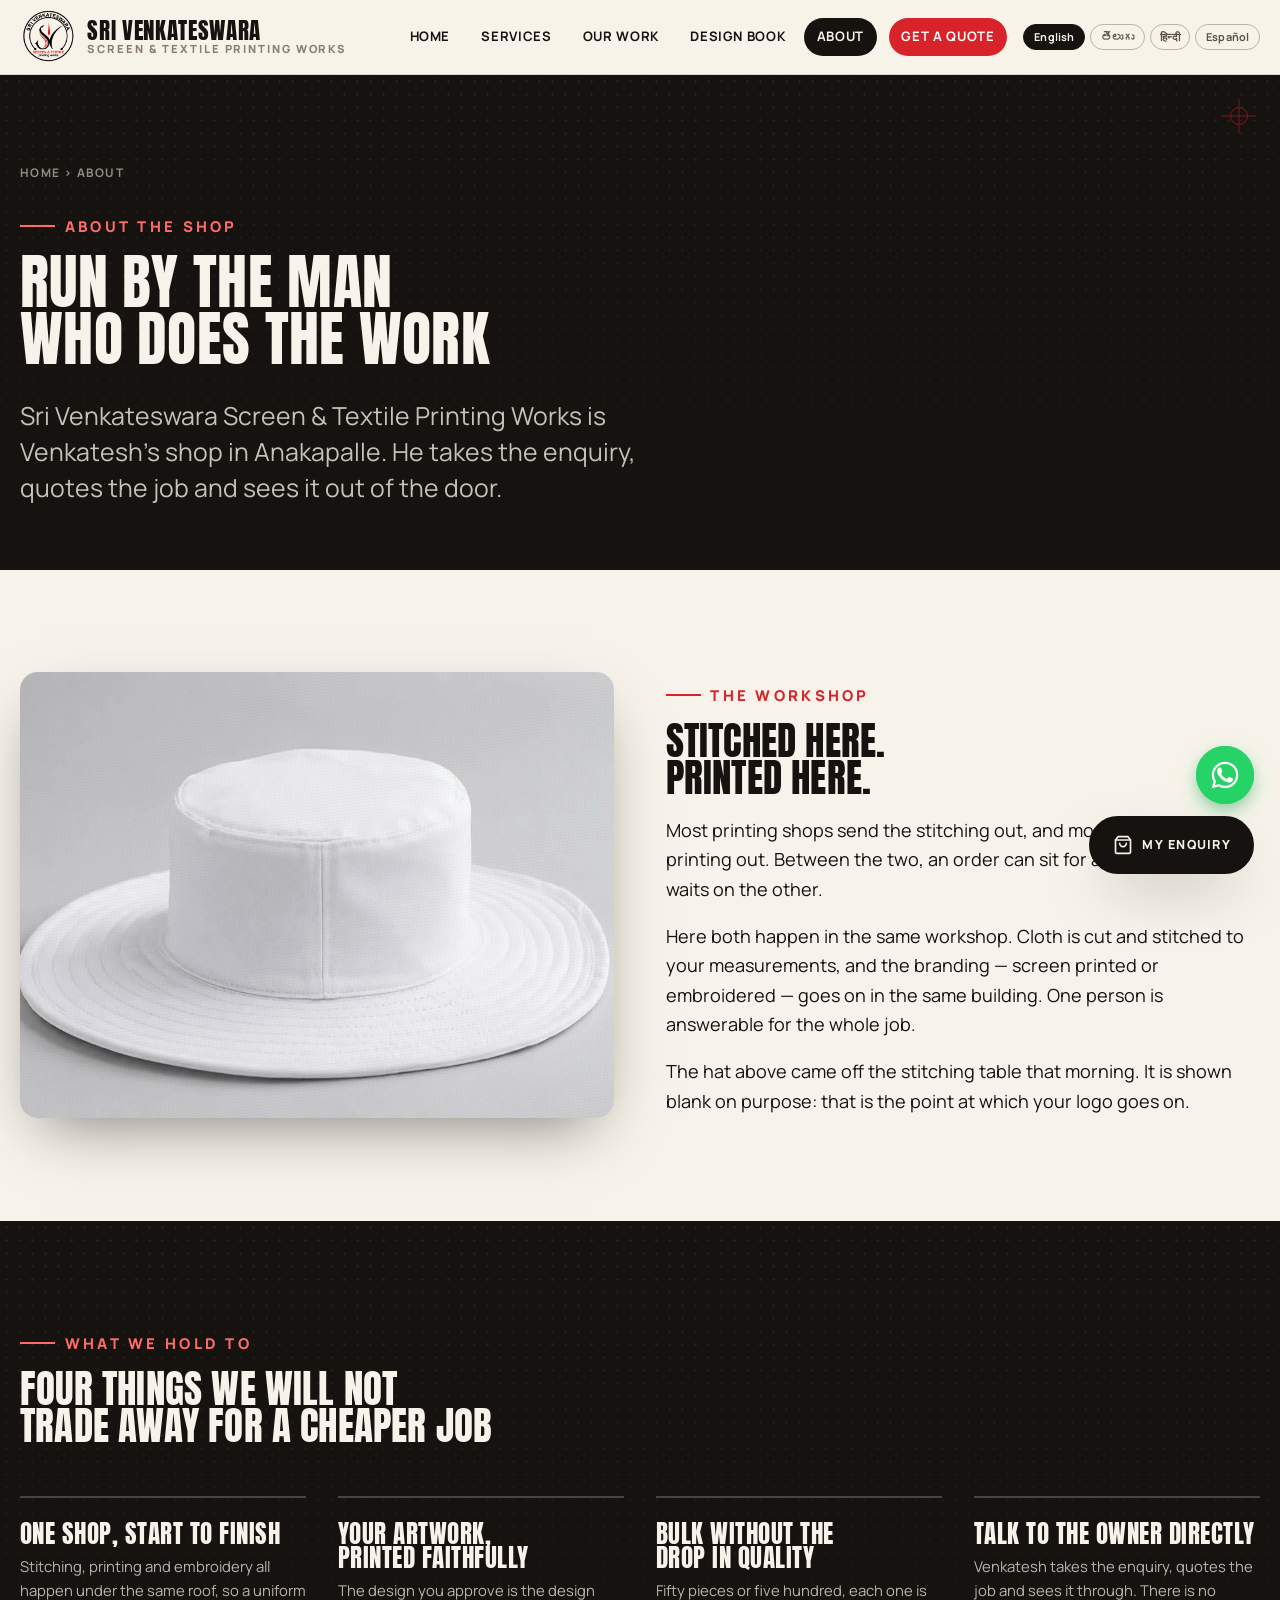
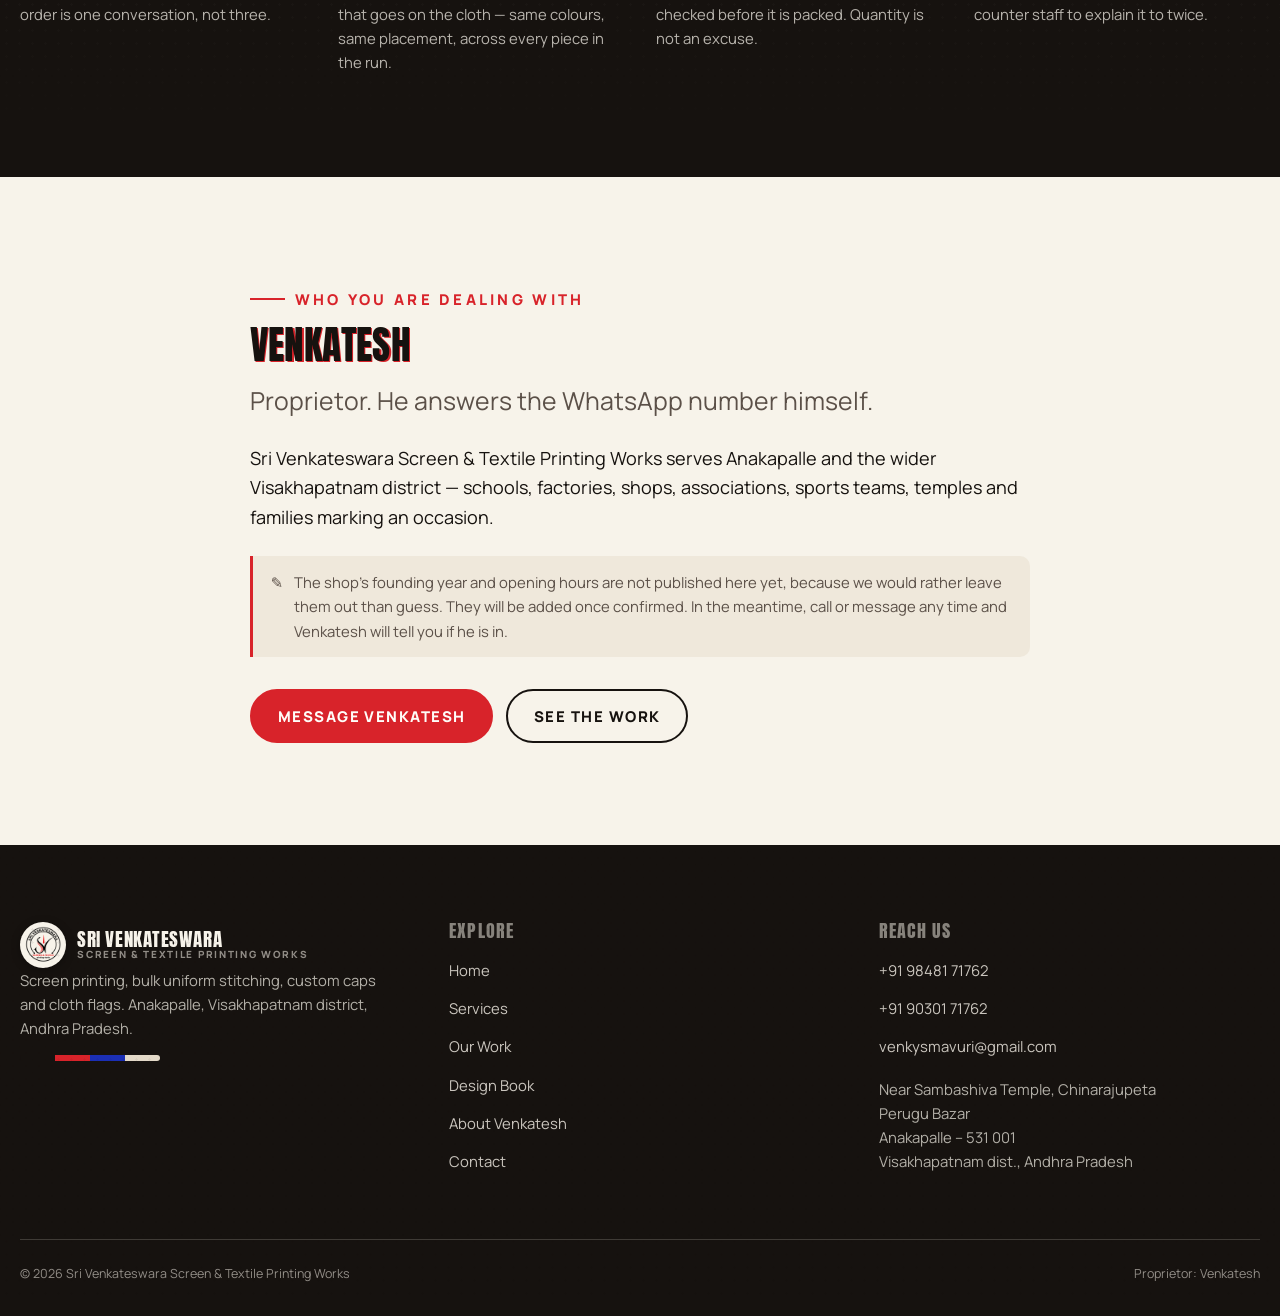
==== commit cd03cdc3: "feature improvements" ====
--- a/about.html
+++ b/about.html
@@ -3,8 +3,8 @@
 <head>
 <meta charset="utf-8">
 <meta name="viewport" content="width=device-width, initial-scale=1">
-<title>About — Sri Venkateswara Screen &amp; Textile Printing Works</title>
-<meta name="description" content="Sri Venkateswara Screen & Textile Printing Works is run by Venkatesh (Venkatesh) in Anakapalle, Visakhapatnam district, Andhra Pradesh.">
+<title data-i18n="pages.about.metaTitle">About — Sri Venkateswara Screen &amp; Textile Printing Works</title>
+<meta name="description" content="Sri Venkateswara Screen & Textile Printing Works is run by Venkatesh (Venkatesh) in Anakapalle, Visakhapatnam district, Andhra Pradesh." data-i18n-attr="content:pages.about.metaDescription">
 <meta name="theme-color" content="#16120f">
 <meta name="color-scheme" content="light">
 
@@ -20,34 +20,36 @@
 <link rel="preconnect" href="https://fonts.googleapis.com">
 <link rel="preconnect" href="https://fonts.gstatic.com" crossorigin>
 <link rel="stylesheet" href="https://fonts.googleapis.com/css2?family=Anton&family=Manrope:wght@400;600;700;800&display=swap">
-<link rel="stylesheet" href="assets/css/style.css">
+<link rel="stylesheet" href="assets/css/style.css?v=7">
 </head>
 <body>
-<a class="skip-link" href="#main">Skip to main content</a>
+<a class="skip-link" href="#main" data-i18n="common.skipToContent">Skip to main content</a>
 
 <header class="site-header">
   <div class="wrap header-inner">
     <a class="brand" href="index.html">
-      <img class="brand-mark" src="assets/img/brand/logo.png" alt="" width="46" height="46">
+      <img decoding="async" class="brand-mark" src="assets/img/brand/logo.png" alt="" width="46" height="46">
       <span class="brand-text">
         <span class="brand-name">Sri Venkateswara</span>
-        <span class="brand-sub">Screen &amp; Textile Printing Works</span>
+        <span class="brand-sub" data-i18n="common.tagline">Screen &amp; Textile Printing Works</span>
       </span>
     </a>
 
     <button class="nav-toggle" type="button" aria-expanded="false" aria-controls="site-nav">
-      <span class="nav-toggle-bars" aria-hidden="true"></span> Menu
+      <span class="nav-toggle-bars" aria-hidden="true"></span> <span data-i18n="common.menu">Menu</span>
     </button>
 
-    <nav class="site-nav" id="site-nav" aria-label="Main">
+    <nav class="site-nav" id="site-nav" aria-label="Main" data-i18n-attr="aria-label:common.mainNavigation">
       <ul>
-        <li><a href="index.html">Home</a></li>
-        <li><a href="services.html">Services</a></li>
-        <li><a href="work.html">Our Work</a></li>
-        <li><a href="sketchbook.html">Design Book</a></li>
-        <li><a href="about.html" aria-current="page">About</a></li>
-        <li><a href="contact.html" class="nav-cta">Get a Quote</a></li>
+        <li><a href="index.html" data-i18n="common.nav.home">Home</a></li>
+        <li><a href="services.html" data-i18n="common.nav.services">Services</a></li>
+        <li><a href="work.html" data-i18n="common.nav.work">Our Work</a></li>
+        <li><a href="sketchbook.html" data-i18n="common.nav.designBook">Design Book</a></li>
+        <li><a href="about.html" aria-current="page" data-i18n="common.nav.about">About</a></li>
+        <li><a href="contact.html" class="nav-cta" data-i18n="common.nav.quote">Get a Quote</a></li>
       </ul>
+
+      <div class="lang-switch" data-lang-switch aria-label="Choose a language"></div>
     </nav>
   </div>
 </header>
@@ -58,10 +60,10 @@
     <div class="halftone" aria-hidden="true"></div>
     <span class="regmark" style="top:1.5rem;right:1.5rem" aria-hidden="true"><span></span></span>
     <div class="wrap">
-      <p class="breadcrumb"><a href="index.html">Home</a> &rsaquo; About</p>
-      <p class="kicker">About the shop</p>
-      <h1>Run by the man<br>who does the work</h1>
-      <p class="lede">Sri Venkateswara Screen &amp; Textile Printing Works is Venkatesh's shop in Anakapalle. He takes the enquiry, quotes the job and sees it out of the door.</p>
+      <p class="breadcrumb"><a href="index.html" data-i18n="common.nav.home">Home</a> &rsaquo; <span data-i18n="common.nav.about">About</span></p>
+      <p class="kicker" data-i18n="pages.about.eyebrow">About the shop</p>
+      <h1 data-i18n-html="pages.about.headline">Run by the man<br>who does the work</h1>
+      <p class="lede" data-i18n="pages.about.intro">Sri Venkateswara Screen &amp; Textile Printing Works is Venkatesh's shop in Anakapalle. He takes the enquiry, quotes the job and sees it out of the door.</p>
     </div>
   </section>
 
@@ -69,21 +71,21 @@
     <div class="wrap">
       <div class="split" data-reveal>
         <div class="split-media grain">
-          <img src="assets/img/products/cap-wide-brim-studio.jpg"
+          <img decoding="async" src="assets/img/products/cap-wide-brim-studio.webp"
                alt="A plain white wide-brim cotton hat, stitched in the workshop, shown before branding"
                loading="lazy">
         </div>
         <div>
-          <p class="kicker">The workshop</p>
-          <h2>Stitched here.<br>Printed here.</h2>
-          <p>Most printing shops send the stitching out, and most tailors send the
+          <p class="kicker" data-i18n="pages.about.workshopEyebrow">The workshop</p>
+          <h2 data-i18n-html="pages.about.workshopHeadline">Stitched here.<br>Printed here.</h2>
+          <p data-i18n="pages.about.workshopParagraphs.0">Most printing shops send the stitching out, and most tailors send the
             printing out. Between the two, an order can sit for a week while each
             waits on the other.</p>
-          <p>Here both happen in the same workshop. Cloth is cut and stitched to
+          <p data-i18n="pages.about.workshopParagraphs.1">Here both happen in the same workshop. Cloth is cut and stitched to
             your measurements, and the branding &mdash; screen printed or
             embroidered &mdash; goes on in the same building. One person is
             answerable for the whole job.</p>
-          <p>The hat above came off the stitching table that morning. It is shown
+          <p data-i18n="pages.about.workshopParagraphs.2">The hat above came off the stitching table that morning. It is shown
             blank on purpose: that is the point at which your logo goes on.</p>
         </div>
       </div>
@@ -94,8 +96,8 @@
     <div class="halftone" aria-hidden="true"></div>
     <div class="wrap">
       <div class="section-head" data-reveal>
-        <p class="kicker">What we hold to</p>
-        <h2>Four things we will not<br>trade away for a cheaper job</h2>
+        <p class="kicker" data-i18n="pages.about.valuesEyebrow">What we hold to</p>
+        <h2 data-i18n-html="pages.about.valuesHeadline">Four things we will not<br>trade away for a cheaper job</h2>
       </div>
       <div class="grid grid--4" data-promises></div>
     </div>
@@ -103,24 +105,24 @@
 
   <section class="section">
     <div class="wrap wrap--narrow" data-reveal>
-      <p class="kicker">Who you are dealing with</p>
-      <h2 class="misreg--tight">Venkatesh</h2>
-      <p class="lede">Proprietor. He answers the WhatsApp number himself.</p>
-      <p>Sri Venkateswara Screen &amp; Textile Printing Works serves Anakapalle and
+      <p class="kicker" data-i18n="pages.about.dealingWith">Who you are dealing with</p>
+      <h2 class="misreg--tight" data-i18n="pages.about.ownerName">Venkatesh</h2>
+      <p class="lede" data-i18n="pages.about.ownerRole">Proprietor. He answers the WhatsApp number himself.</p>
+      <p data-i18n="pages.about.serviceArea">Sri Venkateswara Screen &amp; Textile Printing Works serves Anakapalle and
         the wider Visakhapatnam district &mdash; schools, factories, shops,
         associations, sports teams, temples and families marking an occasion.</p>
 
       <div class="note" style="margin-top:1.5rem">
         <span aria-hidden="true">&#9998;</span>
-        <span>The shop's founding year and opening hours are not published here
+        <span data-i18n="pages.about.sinceNote">The shop's founding year and opening hours are not published here
         yet, because we would rather leave them out than guess. They will be added
         once confirmed. In the meantime, call or message any time and Venkatesh will
         tell you if he is in.</span>
       </div>
 
       <div class="hero-actions">
-        <a class="btn btn--red" data-wa-link href="#" target="_blank" rel="noopener">Message Venkatesh</a>
-        <a class="btn btn--ghost" href="work.html">See the work</a>
+        <a class="btn btn--red" data-wa-link href="#" target="_blank" rel="noopener" data-i18n="pages.about.messageOwner">Message Venkatesh</a>
+        <a class="btn btn--ghost" href="work.html" data-i18n="common.actions.seeWork">See the work</a>
       </div>
     </div>
   </section>
@@ -132,31 +134,31 @@
   <div class="wrap footer-grid">
     <div>
       <a class="brand" href="index.html">
-      <img class="brand-mark" src="assets/img/brand/logo.png" alt="" width="46" height="46">
+      <img decoding="async" class="brand-mark" src="assets/img/brand/logo.png" alt="" width="46" height="46">
       <span class="brand-text">
         <span class="brand-name">Sri Venkateswara</span>
-        <span class="brand-sub">Screen &amp; Textile Printing Works</span>
+        <span class="brand-sub" data-i18n="common.tagline">Screen &amp; Textile Printing Works</span>
       </span>
     </a>
-      <p class="footer-blurb">Screen printing, bulk uniform stitching, custom caps
+      <p class="footer-blurb" data-i18n="common.footer.summary">Screen printing, bulk uniform stitching, custom caps
         and cloth flags. Anakapalle, Visakhapatnam district, Andhra Pradesh.</p>
       <div class="inkstrip" style="max-width:140px"><i></i><i></i><i></i><i></i></div>
     </div>
 
     <nav class="footer-nav" aria-label="Pages">
-      <h4>Explore</h4>
+      <h4 data-i18n="common.footer.explore">Explore</h4>
       <ul>
-        <li><a href="index.html">Home</a></li>
-        <li><a href="services.html">Services</a></li>
-        <li><a href="work.html">Our Work</a></li>
-        <li><a href="sketchbook.html">Design Book</a></li>
-        <li><a href="about.html">About Venkatesh</a></li>
-        <li><a href="contact.html">Contact</a></li>
+        <li><a href="index.html" data-i18n="common.nav.home">Home</a></li>
+        <li><a href="services.html" data-i18n="common.nav.services">Services</a></li>
+        <li><a href="work.html" data-i18n="common.nav.work">Our Work</a></li>
+        <li><a href="sketchbook.html" data-i18n="common.nav.designBook">Design Book</a></li>
+        <li><a href="about.html" data-i18n="common.footer.aboutOwner">About Venkatesh</a></li>
+        <li><a href="contact.html" data-i18n="common.nav.contact">Contact</a></li>
       </ul>
     </nav>
 
     <div class="footer-nav">
-      <h4>Reach us</h4>
+      <h4 data-i18n="common.footer.reachUs">Reach us</h4>
       <ul>
         <li><a data-tel href="#">+91 98481 71762</a></li>
         <li><a data-tel-alt href="#">+91 90301 71762</a></li>
@@ -168,11 +170,11 @@
 
   <div class="wrap footer-bottom">
     <p>&copy; <span data-year>2026</span> Sri Venkateswara Screen &amp; Textile Printing Works</p>
-    <p>Proprietor: Venkatesh</p>
+    <p data-i18n="common.footer.proprietor">Proprietor: Venkatesh</p>
   </div>
 </footer>
 
-<script src="assets/js/data.js"></script>
-<script src="assets/js/site.js"></script>
+<script src="assets/js/data.js?v=7"></script>
+<script src="assets/js/site.js?v=7"></script>
 </body>
 </html>
--- a/assets/css/style.css
+++ b/assets/css/style.css
@@ -74,6 +74,22 @@
   --ticker-h: 60px;
 
   color-scheme: light;
+}
+
+/* Anton is a Latin poster face with no Telugu or Devanagari glyphs, so
+   headings would silently fall through to the body font's own fallback
+   chain in those scripts — readable, but visibly not "the house display
+   face" the way it is in English. Swapping both custom properties here
+   (fetched only for the active script, see ensureScriptFont() in site.js)
+   means every existing var(--display)/var(--body) rule in this file picks
+   the right typeface automatically, with no per-selector changes needed. */
+html.lang-te {
+  --display: "Noto Sans Telugu", "Manrope", sans-serif;
+  --body:    "Noto Sans Telugu", ui-sans-serif, system-ui, sans-serif;
+}
+html.lang-hi {
+  --display: "Noto Sans Devanagari", "Manrope", sans-serif;
+  --body:    "Noto Sans Devanagari", ui-sans-serif, system-ui, sans-serif;
 }
 
 /* ---------- 2. Reset ----------------------------------------------------- */
@@ -496,6 +512,35 @@
 }
 .site-nav .nav-cta:hover { background: var(--red-deep); }
 
+/* .site-nav only had one child (the <ul>) before the language switcher; it
+   needs its own flex row now so the switcher sits beside the links on
+   desktop instead of stacking under them by block default. */
+.site-nav { display: flex; align-items: center; gap: 1rem; }
+
+.lang-switch {
+  display: flex;
+  align-items: center;
+  gap: .3rem;
+  flex-wrap: wrap;
+}
+.lang-switch button {
+  padding: .35rem .6rem;
+  border: 1px solid var(--line-strong);
+  border-radius: var(--r-pill);
+  background: transparent;
+  color: var(--ink-soft);
+  font-size: .68rem;
+  font-weight: 700;
+  letter-spacing: .02em;
+  line-height: 1.2;
+}
+.lang-switch button:hover { border-color: var(--ink); color: var(--ink); }
+.lang-switch button[aria-pressed="true"] {
+  background: var(--ink);
+  border-color: var(--ink);
+  color: var(--paper);
+}
+
 .nav-toggle {
   display: none;
   align-items: center;
@@ -541,9 +586,11 @@
     transition: all var(--dur) var(--ease);
   }
   .site-nav.is-open { transform: none; opacity: 1; visibility: visible; }
+  .site-nav { flex-direction: column; align-items: stretch; }
   .site-nav ul { flex-direction: column; align-items: stretch; gap: .15rem; }
   .site-nav a { padding: .85rem 1rem; font-size: .95rem; border-radius: var(--r); }
   .site-nav .nav-cta { margin: .5rem 0 0; text-align: center; }
+  .lang-switch { justify-content: center; padding: .75rem 0 .25rem; border-top: 1px solid var(--line); margin-top: .5rem; }
 }
 
 /* ---------- 8. Hero ------------------------------------------------------ */
@@ -1468,6 +1515,72 @@
 }
 .checklist strong { color: var(--ink); }
 
+/* ---------- 10c. Get a Quote form ------------------------------------------ */
+/* A structured alternative to typing a WhatsApp message freehand. It never
+   submits anywhere — there is no backend — it only assembles the same kind
+   of message the floating enquiry drawer sends, then opens WhatsApp with it
+   ready to review and send. */
+.quote-form {
+  margin-top: 2.2rem;
+  padding: clamp(1.5rem, 3.5vw, 2.4rem);
+  background: var(--white);
+  border: 2px solid var(--ink);
+  border-radius: var(--r-lg);
+  box-shadow: var(--shadow);
+}
+.quote-form-grid {
+  display: grid;
+  grid-template-columns: repeat(2, 1fr);
+  gap: 1.1rem 1.4rem;
+}
+.field { display: flex; flex-direction: column; }
+.field--wide { grid-column: 1 / -1; }
+.field label {
+  margin-bottom: .4rem;
+  font-size: .72rem;
+  font-weight: 800;
+  letter-spacing: .1em;
+  text-transform: uppercase;
+  color: var(--ink-soft);
+}
+.field label span { color: var(--red); }
+.field input,
+.field select,
+.field textarea {
+  width: 100%;
+  padding: .65rem .85rem;
+  border: 1px solid var(--line-strong);
+  border-radius: var(--r);
+  background: var(--paper);
+  color: var(--ink);
+  font: inherit;
+  font-size: .92rem;
+}
+.field textarea { resize: vertical; min-height: 2.6rem; }
+.field input:focus-visible,
+.field select:focus-visible,
+.field textarea:focus-visible {
+  outline: 2px solid var(--ink);
+  outline-offset: 1px;
+  background: var(--white);
+}
+.field-error {
+  margin: .35rem 0 0;
+  font-size: .74rem;
+  color: var(--red-deep);
+}
+.field.has-error input,
+.field.has-error select,
+.field.has-error textarea {
+  border-color: var(--red-deep);
+}
+.quote-form .quote-send { margin-top: 1.6rem; }
+.quote-form .quote-disclaimer { margin-top: .7rem; }
+
+@media (max-width: 620px) {
+  .quote-form-grid { grid-template-columns: 1fr; }
+}
+
 /* ---------- 11. Footer --------------------------------------------------- */
 .site-footer {
   position: relative;
@@ -1616,16 +1729,24 @@
   60%      { transform: translateY(0) scale(.99); }
 }
 
-/* The panel that opens above the dock. */
+/* The panel that opens above the dock. Sized to its content rather than
+   forced to fill a fixed box — the old version gave the list a flex:1 share
+   of a tall, fixed-height panel, so a two-field footer could squeeze the
+   empty-state message down to a sliver and clip it. Now the panel itself is
+   the thing that scrolls if it ever runs out of vertical room (a very short
+   viewport, or many items in the list); the list only gets its own scroll
+   region once it is genuinely long. */
 .quote-panel {
   position: fixed;
   right: clamp(.9rem, 2.5vw, 1.6rem);
   bottom: calc(clamp(.9rem, 2.5vw, 1.6rem) + 140px);
   z-index: 71;
-  width: min(calc(100vw - 1.8rem), 380px);
-  max-height: min(68vh, 560px);
+  width: min(calc(100vw - 1.8rem), 360px);
+  max-height: min(80vh, 600px);
   display: flex;
   flex-direction: column;
+  overflow-y: auto;
+  overscroll-behavior: contain;
   background: var(--white);
   border: 2px solid var(--ink);
   border-radius: var(--r-lg);
@@ -1643,105 +1764,126 @@
   align-items: center;
   justify-content: space-between;
   gap: 1rem;
-  padding: 1rem 1.1rem .9rem;
+  padding: .75rem .9rem .6rem;
   border-bottom: 1px solid var(--line);
-}
-.quote-head h2 { margin: 0; font-size: 1.15rem; }
+  flex: none;
+}
+.quote-head h2 { margin: 0; font-size: 1rem; }
 .quote-close {
   display: grid;
   place-items: center;
-  width: 36px; height: 36px;
+  width: 32px; height: 32px;
   border: 0;
   border-radius: 50%;
   background: var(--paper-2);
-  font-size: 1.2rem;
+  font-size: 1.1rem;
   line-height: 1;
+  flex: none;
 }
 .quote-close:hover { background: var(--paper-3); }
 
 .quote-items {
   margin: 0;
-  padding: .6rem;
+  padding: .4rem;
   list-style: none;
-  overflow: auto;
+  overflow-y: auto;
   overscroll-behavior: contain;
-  flex: 1;
+  max-height: min(34vh, 300px);
+  flex: none;
 }
 .quote-item {
   display: grid;
-  grid-template-columns: 54px 1fr auto;
-  gap: .7rem;
+  grid-template-columns: 44px 1fr auto;
+  gap: .6rem;
   align-items: center;
-  padding: .55rem;
+  padding: .4rem;
   border-radius: var(--r);
 }
 .quote-item + .quote-item { border-top: 1px solid var(--line); }
 .quote-item img {
-  width: 54px; height: 54px;
+  width: 44px; height: 44px;
   object-fit: cover;
   border-radius: var(--r-sm);
   background: var(--paper-2);
 }
-.quote-item-name { font-size: .88rem; font-weight: 700; line-height: 1.3; }
-.quote-item-meta { font-size: .72rem; color: var(--ink-faint); }
+.quote-item-name { font-size: .84rem; font-weight: 700; line-height: 1.25; }
+.quote-item-meta { font-size: .7rem; color: var(--ink-faint); }
 .quote-remove {
-  width: 32px; height: 32px;
+  width: 30px; height: 30px;
   border: 0;
   border-radius: 50%;
   background: transparent;
   color: var(--ink-faint);
-  font-size: 1.1rem;
+  font-size: 1.05rem;
   line-height: 1;
+  flex: none;
 }
 .quote-remove:hover { background: rgba(216, 35, 42, .12); color: var(--red); }
 
 .quote-empty {
-  padding: 2.2rem 1.4rem;
+  padding: 1.1rem 1rem;
   text-align: center;
   color: var(--ink-faint);
   font-size: var(--step--1);
-}
-.quote-empty strong { display: block; color: var(--ink); margin-bottom: .35rem; }
+  line-height: 1.5;
+}
+.quote-empty strong { display: block; color: var(--ink); margin-bottom: .3rem; font-size: .92rem; }
 
 .quote-foot {
-  padding: .9rem 1.1rem 1.1rem;
+  padding: .65rem .9rem .8rem;
   border-top: 1px solid var(--line);
   background: var(--paper);
   border-radius: 0 0 calc(var(--r-lg) - 2px) calc(var(--r-lg) - 2px);
   display: grid;
-  gap: .7rem;
+  gap: .5rem;
+  flex: none;
 }
 .quote-foot label {
-  font-size: .68rem;
+  display: block;
+  margin-bottom: .25rem;
+  font-size: .64rem;
   font-weight: 800;
-  letter-spacing: .13em;
+  letter-spacing: .1em;
   text-transform: uppercase;
   color: var(--ink-faint);
 }
 .quote-foot textarea,
 .quote-foot input {
   width: 100%;
-  padding: .6rem .8rem;
+  padding: .45rem .65rem;
   border: 1px solid var(--line-strong);
   border-radius: var(--r);
   background: var(--white);
-  font-size: .9rem;
+  font-size: .85rem;
+  line-height: 1.35;
   resize: vertical;
 }
+.quote-foot textarea { min-height: 2.3rem; }
 .quote-send {
+  min-height: 42px;
+  padding: 0 1rem;
+  font-size: .78rem;
   background: #25d366;
   border-color: #25d366;
   color: #06331a;
 }
 .quote-send:hover { background: #1eb856; border-color: #1eb856; }
-.quote-send svg { width: 19px; height: 19px; }
+.quote-send svg { width: 17px; height: 17px; }
+.quote-disclaimer {
+  margin: 0;
+  text-align: center;
+  font-size: .68rem;
+  line-height: 1.4;
+}
 
 @media (max-width: 560px) {
   .quote-panel {
     right: .9rem; left: .9rem;
     width: auto;
+    max-height: min(72vh, 520px);
     bottom: calc(.9rem + 132px);
   }
+  .quote-items { max-height: 30vh; }
   .quote-fab { padding: 0 1rem; }
   .quote-fab .fab-text { display: none; }
 }
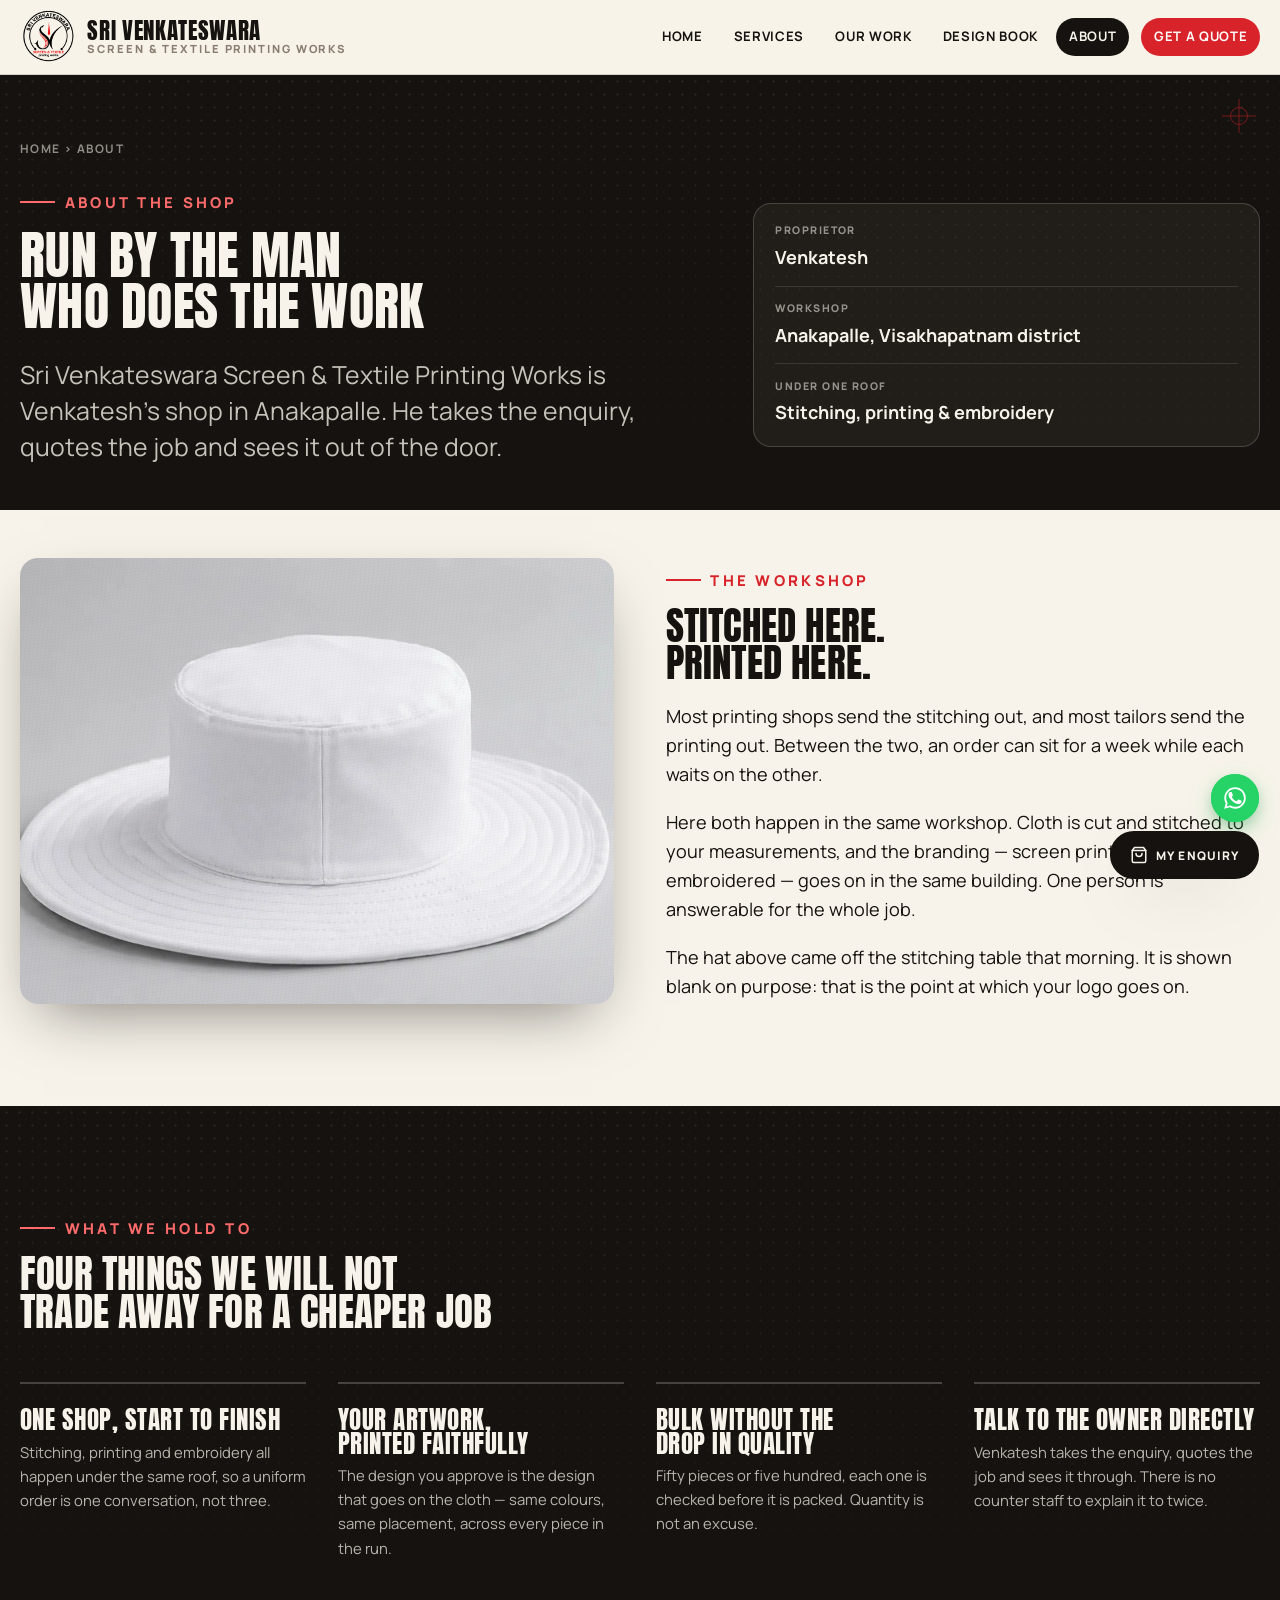
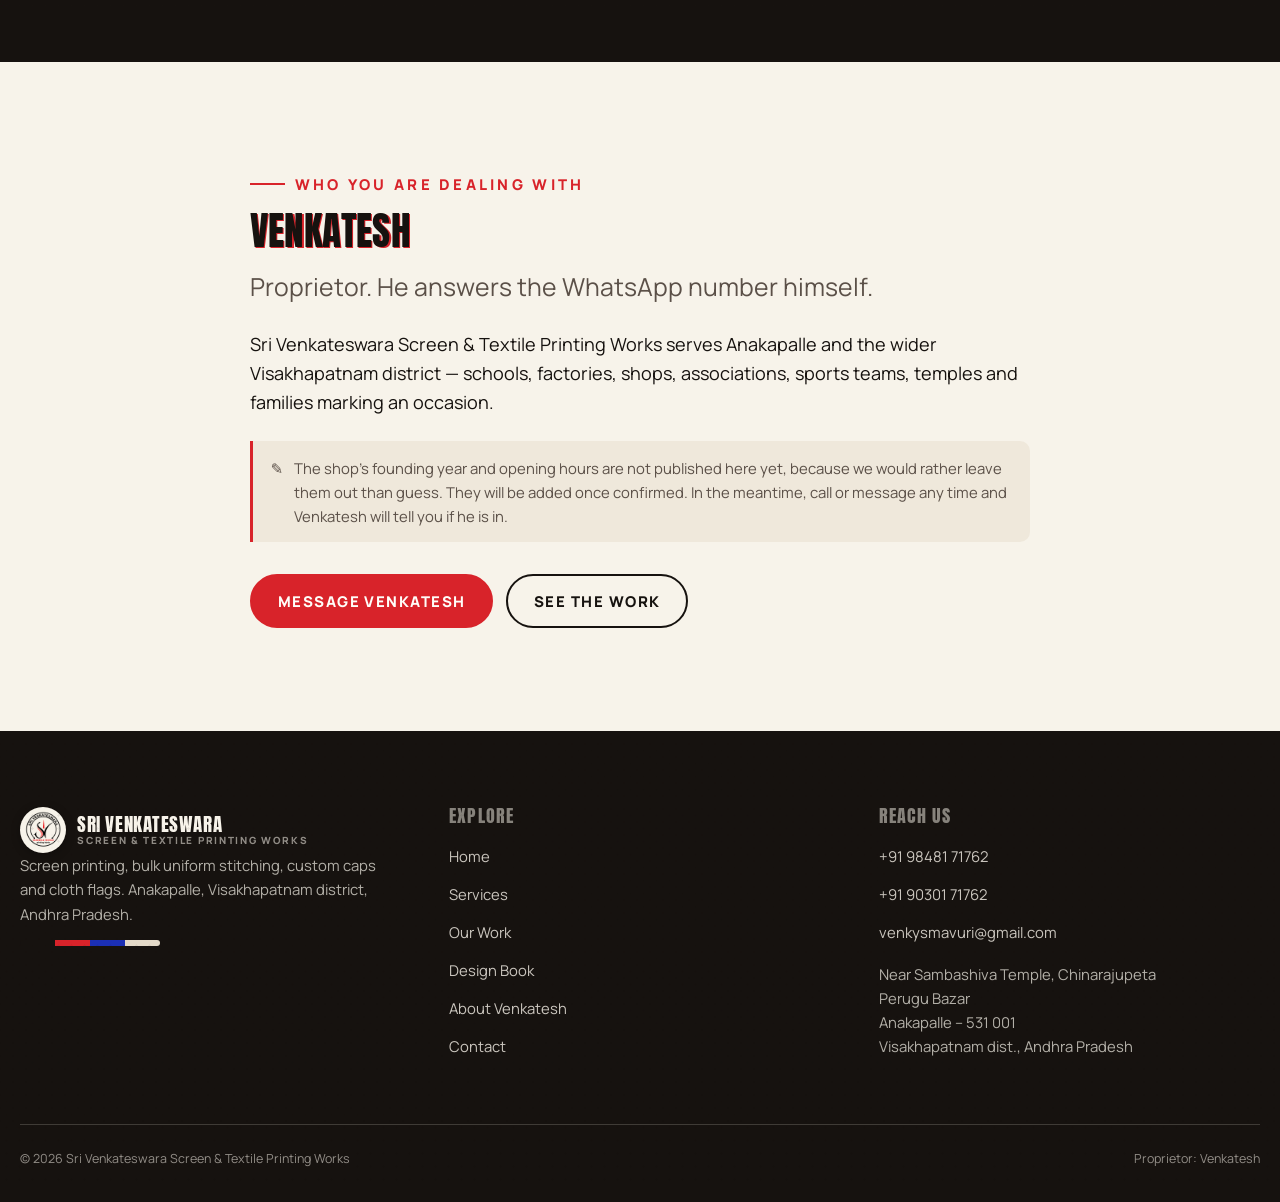
==== commit a00a8a22: "good" ====
--- a/about.html
+++ b/about.html
@@ -3,8 +3,8 @@
 <head>
 <meta charset="utf-8">
 <meta name="viewport" content="width=device-width, initial-scale=1">
-<title data-i18n="pages.about.metaTitle">About — Sri Venkateswara Screen &amp; Textile Printing Works</title>
-<meta name="description" content="Sri Venkateswara Screen & Textile Printing Works is run by Venkatesh (Venkatesh) in Anakapalle, Visakhapatnam district, Andhra Pradesh." data-i18n-attr="content:pages.about.metaDescription">
+<title>About — Sri Venkateswara Screen &amp; Textile Printing Works</title>
+<meta name="description" content="Sri Venkateswara Screen & Textile Printing Works is run by Venkatesh (Venkatesh) in Anakapalle, Visakhapatnam district, Andhra Pradesh.">
 <meta name="theme-color" content="#16120f">
 <meta name="color-scheme" content="light">
 
@@ -20,10 +20,10 @@
 <link rel="preconnect" href="https://fonts.googleapis.com">
 <link rel="preconnect" href="https://fonts.gstatic.com" crossorigin>
 <link rel="stylesheet" href="https://fonts.googleapis.com/css2?family=Anton&family=Manrope:wght@400;600;700;800&display=swap">
-<link rel="stylesheet" href="assets/css/style.css?v=7">
+<link rel="stylesheet" href="assets/css/style.css?v=10">
 </head>
 <body>
-<a class="skip-link" href="#main" data-i18n="common.skipToContent">Skip to main content</a>
+<a class="skip-link" href="#main">Skip to main content</a>
 
 <header class="site-header">
   <div class="wrap header-inner">
@@ -31,39 +31,53 @@
       <img decoding="async" class="brand-mark" src="assets/img/brand/logo.png" alt="" width="46" height="46">
       <span class="brand-text">
         <span class="brand-name">Sri Venkateswara</span>
-        <span class="brand-sub" data-i18n="common.tagline">Screen &amp; Textile Printing Works</span>
+        <span class="brand-sub">Screen &amp; Textile Printing Works</span>
       </span>
     </a>
 
     <button class="nav-toggle" type="button" aria-expanded="false" aria-controls="site-nav">
-      <span class="nav-toggle-bars" aria-hidden="true"></span> <span data-i18n="common.menu">Menu</span>
+      <span class="nav-toggle-bars" aria-hidden="true"></span> <span>Menu</span>
     </button>
 
-    <nav class="site-nav" id="site-nav" aria-label="Main" data-i18n-attr="aria-label:common.mainNavigation">
+    <nav class="site-nav" id="site-nav" aria-label="Main">
       <ul>
-        <li><a href="index.html" data-i18n="common.nav.home">Home</a></li>
-        <li><a href="services.html" data-i18n="common.nav.services">Services</a></li>
-        <li><a href="work.html" data-i18n="common.nav.work">Our Work</a></li>
-        <li><a href="sketchbook.html" data-i18n="common.nav.designBook">Design Book</a></li>
-        <li><a href="about.html" aria-current="page" data-i18n="common.nav.about">About</a></li>
-        <li><a href="contact.html" class="nav-cta" data-i18n="common.nav.quote">Get a Quote</a></li>
+        <li><a href="index.html">Home</a></li>
+        <li><a href="services.html">Services</a></li>
+        <li><a href="work.html">Our Work</a></li>
+        <li><a href="sketchbook.html">Design Book</a></li>
+        <li><a href="about.html" aria-current="page">About</a></li>
+        <li><a href="contact.html" class="nav-cta">Get a Quote</a></li>
       </ul>
-
-      <div class="lang-switch" data-lang-switch aria-label="Choose a language"></div>
     </nav>
   </div>
 </header>
 
 <main id="main">
 
-  <section class="page-hero on-ink">
+  <section class="page-hero page-hero--split on-ink">
     <div class="halftone" aria-hidden="true"></div>
     <span class="regmark" style="top:1.5rem;right:1.5rem" aria-hidden="true"><span></span></span>
     <div class="wrap">
-      <p class="breadcrumb"><a href="index.html" data-i18n="common.nav.home">Home</a> &rsaquo; <span data-i18n="common.nav.about">About</span></p>
-      <p class="kicker" data-i18n="pages.about.eyebrow">About the shop</p>
-      <h1 data-i18n-html="pages.about.headline">Run by the man<br>who does the work</h1>
-      <p class="lede" data-i18n="pages.about.intro">Sri Venkateswara Screen &amp; Textile Printing Works is Venkatesh's shop in Anakapalle. He takes the enquiry, quotes the job and sees it out of the door.</p>
+      <div>
+        <p class="breadcrumb"><a href="index.html">Home</a> &rsaquo; <span>About</span></p>
+        <p class="kicker">About the shop</p>
+        <h1>Run by the man<br>who does the work</h1>
+        <p class="lede">Sri Venkateswara Screen &amp; Textile Printing Works is Venkatesh's shop in Anakapalle. He takes the enquiry, quotes the job and sees it out of the door.</p>
+      </div>
+      <dl class="page-hero-aside hero-facts">
+        <div>
+          <dt>Proprietor</dt>
+          <dd>Venkatesh</dd>
+        </div>
+        <div>
+          <dt>Workshop</dt>
+          <dd>Anakapalle, Visakhapatnam district</dd>
+        </div>
+        <div>
+          <dt>Under one roof</dt>
+          <dd>Stitching, printing &amp; embroidery</dd>
+        </div>
+      </dl>
     </div>
   </section>
 
@@ -76,16 +90,16 @@
                loading="lazy">
         </div>
         <div>
-          <p class="kicker" data-i18n="pages.about.workshopEyebrow">The workshop</p>
-          <h2 data-i18n-html="pages.about.workshopHeadline">Stitched here.<br>Printed here.</h2>
-          <p data-i18n="pages.about.workshopParagraphs.0">Most printing shops send the stitching out, and most tailors send the
+          <p class="kicker">The workshop</p>
+          <h2>Stitched here.<br>Printed here.</h2>
+          <p>Most printing shops send the stitching out, and most tailors send the
             printing out. Between the two, an order can sit for a week while each
             waits on the other.</p>
-          <p data-i18n="pages.about.workshopParagraphs.1">Here both happen in the same workshop. Cloth is cut and stitched to
+          <p>Here both happen in the same workshop. Cloth is cut and stitched to
             your measurements, and the branding &mdash; screen printed or
             embroidered &mdash; goes on in the same building. One person is
             answerable for the whole job.</p>
-          <p data-i18n="pages.about.workshopParagraphs.2">The hat above came off the stitching table that morning. It is shown
+          <p>The hat above came off the stitching table that morning. It is shown
             blank on purpose: that is the point at which your logo goes on.</p>
         </div>
       </div>
@@ -96,8 +110,8 @@
     <div class="halftone" aria-hidden="true"></div>
     <div class="wrap">
       <div class="section-head" data-reveal>
-        <p class="kicker" data-i18n="pages.about.valuesEyebrow">What we hold to</p>
-        <h2 data-i18n-html="pages.about.valuesHeadline">Four things we will not<br>trade away for a cheaper job</h2>
+        <p class="kicker">What we hold to</p>
+        <h2>Four things we will not<br>trade away for a cheaper job</h2>
       </div>
       <div class="grid grid--4" data-promises></div>
     </div>
@@ -105,24 +119,24 @@
 
   <section class="section">
     <div class="wrap wrap--narrow" data-reveal>
-      <p class="kicker" data-i18n="pages.about.dealingWith">Who you are dealing with</p>
-      <h2 class="misreg--tight" data-i18n="pages.about.ownerName">Venkatesh</h2>
-      <p class="lede" data-i18n="pages.about.ownerRole">Proprietor. He answers the WhatsApp number himself.</p>
-      <p data-i18n="pages.about.serviceArea">Sri Venkateswara Screen &amp; Textile Printing Works serves Anakapalle and
+      <p class="kicker">Who you are dealing with</p>
+      <h2 class="misreg--tight">Venkatesh</h2>
+      <p class="lede">Proprietor. He answers the WhatsApp number himself.</p>
+      <p>Sri Venkateswara Screen &amp; Textile Printing Works serves Anakapalle and
         the wider Visakhapatnam district &mdash; schools, factories, shops,
         associations, sports teams, temples and families marking an occasion.</p>
 
       <div class="note" style="margin-top:1.5rem">
         <span aria-hidden="true">&#9998;</span>
-        <span data-i18n="pages.about.sinceNote">The shop's founding year and opening hours are not published here
+        <span>The shop's founding year and opening hours are not published here
         yet, because we would rather leave them out than guess. They will be added
         once confirmed. In the meantime, call or message any time and Venkatesh will
         tell you if he is in.</span>
       </div>
 
       <div class="hero-actions">
-        <a class="btn btn--red" data-wa-link href="#" target="_blank" rel="noopener" data-i18n="pages.about.messageOwner">Message Venkatesh</a>
-        <a class="btn btn--ghost" href="work.html" data-i18n="common.actions.seeWork">See the work</a>
+        <a class="btn btn--red" data-wa-link href="#" target="_blank" rel="noopener">Message Venkatesh</a>
+        <a class="btn btn--ghost" href="work.html">See the work</a>
       </div>
     </div>
   </section>
@@ -137,28 +151,28 @@
       <img decoding="async" class="brand-mark" src="assets/img/brand/logo.png" alt="" width="46" height="46">
       <span class="brand-text">
         <span class="brand-name">Sri Venkateswara</span>
-        <span class="brand-sub" data-i18n="common.tagline">Screen &amp; Textile Printing Works</span>
+        <span class="brand-sub">Screen &amp; Textile Printing Works</span>
       </span>
     </a>
-      <p class="footer-blurb" data-i18n="common.footer.summary">Screen printing, bulk uniform stitching, custom caps
+      <p class="footer-blurb">Screen printing, bulk uniform stitching, custom caps
         and cloth flags. Anakapalle, Visakhapatnam district, Andhra Pradesh.</p>
       <div class="inkstrip" style="max-width:140px"><i></i><i></i><i></i><i></i></div>
     </div>
 
     <nav class="footer-nav" aria-label="Pages">
-      <h4 data-i18n="common.footer.explore">Explore</h4>
+      <h4>Explore</h4>
       <ul>
-        <li><a href="index.html" data-i18n="common.nav.home">Home</a></li>
-        <li><a href="services.html" data-i18n="common.nav.services">Services</a></li>
-        <li><a href="work.html" data-i18n="common.nav.work">Our Work</a></li>
-        <li><a href="sketchbook.html" data-i18n="common.nav.designBook">Design Book</a></li>
-        <li><a href="about.html" data-i18n="common.footer.aboutOwner">About Venkatesh</a></li>
-        <li><a href="contact.html" data-i18n="common.nav.contact">Contact</a></li>
+        <li><a href="index.html">Home</a></li>
+        <li><a href="services.html">Services</a></li>
+        <li><a href="work.html">Our Work</a></li>
+        <li><a href="sketchbook.html">Design Book</a></li>
+        <li><a href="about.html">About Venkatesh</a></li>
+        <li><a href="contact.html">Contact</a></li>
       </ul>
     </nav>
 
     <div class="footer-nav">
-      <h4 data-i18n="common.footer.reachUs">Reach us</h4>
+      <h4>Reach us</h4>
       <ul>
         <li><a data-tel href="#">+91 98481 71762</a></li>
         <li><a data-tel-alt href="#">+91 90301 71762</a></li>
@@ -170,11 +184,11 @@
 
   <div class="wrap footer-bottom">
     <p>&copy; <span data-year>2026</span> Sri Venkateswara Screen &amp; Textile Printing Works</p>
-    <p data-i18n="common.footer.proprietor">Proprietor: Venkatesh</p>
+    <p>Proprietor: Venkatesh</p>
   </div>
 </footer>
 
-<script src="assets/js/data.js?v=7"></script>
-<script src="assets/js/site.js?v=7"></script>
+<script src="assets/js/data.js?v=10"></script>
+<script src="assets/js/site.js?v=10"></script>
 </body>
 </html>
--- a/assets/css/style.css
+++ b/assets/css/style.css
@@ -74,22 +74,6 @@
   --ticker-h: 60px;
 
   color-scheme: light;
-}
-
-/* Anton is a Latin poster face with no Telugu or Devanagari glyphs, so
-   headings would silently fall through to the body font's own fallback
-   chain in those scripts — readable, but visibly not "the house display
-   face" the way it is in English. Swapping both custom properties here
-   (fetched only for the active script, see ensureScriptFont() in site.js)
-   means every existing var(--display)/var(--body) rule in this file picks
-   the right typeface automatically, with no per-selector changes needed. */
-html.lang-te {
-  --display: "Noto Sans Telugu", "Manrope", sans-serif;
-  --body:    "Noto Sans Telugu", ui-sans-serif, system-ui, sans-serif;
-}
-html.lang-hi {
-  --display: "Noto Sans Devanagari", "Manrope", sans-serif;
-  --body:    "Noto Sans Devanagari", ui-sans-serif, system-ui, sans-serif;
 }
 
 /* ---------- 2. Reset ----------------------------------------------------- */
@@ -512,35 +496,6 @@
 }
 .site-nav .nav-cta:hover { background: var(--red-deep); }
 
-/* .site-nav only had one child (the <ul>) before the language switcher; it
-   needs its own flex row now so the switcher sits beside the links on
-   desktop instead of stacking under them by block default. */
-.site-nav { display: flex; align-items: center; gap: 1rem; }
-
-.lang-switch {
-  display: flex;
-  align-items: center;
-  gap: .3rem;
-  flex-wrap: wrap;
-}
-.lang-switch button {
-  padding: .35rem .6rem;
-  border: 1px solid var(--line-strong);
-  border-radius: var(--r-pill);
-  background: transparent;
-  color: var(--ink-soft);
-  font-size: .68rem;
-  font-weight: 700;
-  letter-spacing: .02em;
-  line-height: 1.2;
-}
-.lang-switch button:hover { border-color: var(--ink); color: var(--ink); }
-.lang-switch button[aria-pressed="true"] {
-  background: var(--ink);
-  border-color: var(--ink);
-  color: var(--paper);
-}
-
 .nav-toggle {
   display: none;
   align-items: center;
@@ -586,11 +541,9 @@
     transition: all var(--dur) var(--ease);
   }
   .site-nav.is-open { transform: none; opacity: 1; visibility: visible; }
-  .site-nav { flex-direction: column; align-items: stretch; }
   .site-nav ul { flex-direction: column; align-items: stretch; gap: .15rem; }
   .site-nav a { padding: .85rem 1rem; font-size: .95rem; border-radius: var(--r); }
   .site-nav .nav-cta { margin: .5rem 0 0; text-align: center; }
-  .lang-switch { justify-content: center; padding: .75rem 0 .25rem; border-top: 1px solid var(--line); margin-top: .5rem; }
 }
 
 /* ---------- 8. Hero ------------------------------------------------------ */
@@ -941,6 +894,19 @@
   color: var(--white);
   border-block: 2px solid var(--ink);
 }
+/* On the home page the hero+ticker are sized to fill exactly one viewport,
+   so on initial load the ticker sits right where the fixed WhatsApp/enquiry
+   dock also lives, bottom-right. Rather than move either one, the marquee
+   text is faded to solid red before it reaches the dock's corner, so the
+   dock always sits on plain colour rather than covering scrolling text. */
+.ticker::after {
+  content: "";
+  position: absolute;
+  inset: 0 0 0 auto;
+  width: min(190px, 34vw);
+  background: linear-gradient(to right, transparent, var(--red) 65%);
+  pointer-events: none;
+}
 .ticker-track {
   display: flex;
   width: max-content;
@@ -1245,14 +1211,114 @@
 
 /* ---------- 10b. Inner page furniture ------------------------------------ */
 /* The band at the top of every page that is not the home page. Shorter than
-   the hero, same ink, so the site reads as one press run. */
+   the hero, same ink, so the site reads as one press run. Padding trimmed
+   from an earlier, taller cut (3rem/7vw/5.5rem top, 4rem bottom) — stacked
+   against .section's own top padding it left a blank cream band before any
+   real content appeared; see the 2026-09-04 density review in
+   docs/design-review/. */
 .page-hero {
   position: relative;
-  padding: clamp(3rem, 7vw, 5.5rem) 0 clamp(2.5rem, 5vw, 4rem);
+  padding: clamp(2.25rem, 5.5vw, 4rem) 0 clamp(1.75rem, 3.5vw, 3rem);
   overflow: hidden;
 }
-.page-hero h1 { max-width: 18ch; }
+/* Headline was sized off the same scale as the home hero (--step-3, up to
+   4rem) with only a couple of lines of supporting copy under it — bold, but
+   oversized for what it's introducing. Capped lower here; still the same
+   condensed poster face. */
+.page-hero h1 { max-width: 18ch; font-size: clamp(2.1rem, 1.6rem + 2.1vw, 3.35rem); }
 .page-hero .lede { margin-top: 1rem; }
+
+/* The section immediately after a page-hero would otherwise add its own
+   full top padding on top of the hero's bottom padding — two paddings
+   stacking into one long gap before the first real content. Trimmed here
+   rather than on .section generally, so section-to-section rhythm further
+   down the page (which isn't preceded by a dark intro) is untouched.
+   Excludes .section--tight: the Design Book already pairs its page-hero
+   with a page-scoped, deliberately tighter .section--tight override (see
+   sketchbook.css) and does not need a second, competing adjustment here. */
+.page-hero + .section:not(.section--tight) { padding-top: clamp(1.75rem, 4vw, 3rem); }
+
+/* Two-column page-hero intro: heading/lede on the left, page-specific
+   content (jump links, quick facts, quick actions) on the right, so the
+   space beside a two-line heading on a wide screen does something useful
+   instead of sitting empty. Below 900px there isn't room for a real second
+   column, so it stacks — the aside content still appears, just after the
+   intro rather than beside it. */
+.page-hero--split .wrap {
+  display: grid;
+  gap: clamp(1.75rem, 4vw, 3rem);
+}
+@media (min-width: 900px) {
+  .page-hero--split .wrap {
+    grid-template-columns: minmax(0, 1.15fr) minmax(0, .85fr);
+    align-items: end;
+  }
+}
+
+.page-hero-aside {
+  display: grid;
+  gap: .6rem;
+  align-content: start;
+}
+.page-hero-aside .kicker { color: #ff6b6b; }
+
+/* A short list of same-page jump links (Services: the trades/steps/finishes
+   further down). Styled as rows, not pills, so it reads as a compact index
+   rather than another row of buttons competing with the real CTAs. */
+.hero-jumplist {
+  display: grid;
+  gap: .5rem;
+  margin: 0;
+  padding: 0;
+  list-style: none;
+}
+.hero-jumplist a {
+  display: flex;
+  align-items: center;
+  justify-content: space-between;
+  gap: 1rem;
+  padding: .8rem 1.05rem;
+  border: 1px solid rgba(247, 243, 234, .22);
+  border-radius: var(--r);
+  color: var(--paper);
+  text-decoration: none;
+  font-weight: 700;
+  font-size: var(--step--1);
+  letter-spacing: .02em;
+  transition: border-color var(--dur) var(--ease), background var(--dur) var(--ease);
+}
+.hero-jumplist a::after { content: "\2192"; color: var(--red-lit); font-weight: 800; flex: none; }
+.hero-jumplist a:hover { border-color: rgba(247, 243, 234, .55); background: rgba(247, 243, 234, .06); }
+
+/* A compact fact card (About: who/where/what, using only information the
+   site already states elsewhere — no invented stats). */
+.hero-facts {
+  display: grid;
+  gap: .85rem;
+  padding: 1.15rem 1.3rem;
+  border: 1px solid rgba(247, 243, 234, .18);
+  border-radius: var(--r-lg);
+  background: rgba(247, 243, 234, .05);
+}
+.hero-facts > div + div { padding-top: .85rem; border-top: 1px solid rgba(247, 243, 234, .12); }
+.hero-facts dt {
+  font-size: .66rem;
+  font-weight: 800;
+  letter-spacing: .14em;
+  text-transform: uppercase;
+  color: rgba(247, 243, 234, .55);
+  margin-bottom: .2rem;
+}
+.hero-facts dd { margin: 0; font-size: var(--step-0); font-weight: 700; color: var(--paper); }
+
+/* Contact/Work re-use .filters and .btn inside a dark page-hero, where their
+   default border/background assume a light section. */
+.page-hero-aside .filters { margin-bottom: 0; }
+.page-hero-aside .filter { border-color: rgba(247, 243, 234, .32); color: var(--paper); }
+.page-hero-aside .filter:hover { border-color: var(--paper); }
+.page-hero-aside .filter[aria-pressed="true"] { background: var(--paper); border-color: var(--paper); color: var(--ink); }
+.page-hero-aside .note { background: rgba(247, 243, 234, .07); color: rgba(247, 243, 234, .8); }
+.page-hero-aside .note strong { color: var(--paper); }
 
 .breadcrumb {
   margin: 0 0 1.5rem;
@@ -1626,22 +1692,24 @@
    clear of the safe area on a phone. */
 .dock {
   position: fixed;
-  right: clamp(.9rem, 2.5vw, 1.6rem);
-  bottom: clamp(.9rem, 2.5vw, 1.6rem);
-  bottom: max(clamp(.9rem, 2.5vw, 1.6rem), env(safe-area-inset-bottom));
+  right: clamp(.8rem, 2vw, 1.3rem);
+  bottom: clamp(.8rem, 2vw, 1.3rem);
+  bottom: max(clamp(.8rem, 2vw, 1.3rem), env(safe-area-inset-bottom));
   z-index: 70;
   display: flex;
   flex-direction: column;
   align-items: flex-end;
-  gap: .75rem;
-}
-
-/* WhatsApp — the familiar green circle, drawn rather than downloaded. */
+  gap: .55rem;
+}
+
+/* WhatsApp — the familiar green circle, drawn rather than downloaded.
+   Sized down from 58px: at desktop width the pair of controls read as
+   visually heavy against page content sitting behind/below them. */
 .wa-fab {
   position: relative;
   display: grid;
   place-items: center;
-  width: 58px; height: 58px;
+  width: 48px; height: 48px;
   border-radius: 50%;
   background: #25d366;
   color: #fff;
@@ -1650,7 +1718,7 @@
   transition: transform var(--dur) var(--ease), box-shadow var(--dur) var(--ease);
 }
 .wa-fab:hover { transform: scale(1.07); }
-.wa-fab svg { width: 32px; height: 32px; }
+.wa-fab svg { width: 26px; height: 26px; }
 /* A slow ring, so it is noticed once without nagging. */
 .wa-fab::after {
   content: "";
@@ -1691,14 +1759,14 @@
   position: relative;
   display: flex;
   align-items: center;
-  gap: .6rem;
-  height: 58px;
-  padding: 0 1.35rem;
+  gap: .5rem;
+  height: 48px;
+  padding: 0 1.1rem;
   border: 2px solid var(--ink);
   border-radius: var(--r-pill);
   background: var(--ink);
   color: var(--paper);
-  font-size: .78rem;
+  font-size: .74rem;
   font-weight: 800;
   letter-spacing: .1em;
   text-transform: uppercase;
@@ -1706,17 +1774,17 @@
   transition: transform var(--dur) var(--ease);
 }
 .quote-fab:hover { transform: translateY(-2px); }
-.quote-fab svg { width: 20px; height: 20px; }
+.quote-fab svg { width: 18px; height: 18px; }
 
 .quote-count {
   display: grid;
   place-items: center;
-  min-width: 24px; height: 24px;
-  padding: 0 .4rem;
+  min-width: 21px; height: 21px;
+  padding: 0 .35rem;
   border-radius: var(--r-pill);
   background: var(--red);
   color: var(--white);
-  font-size: .72rem;
+  font-size: .68rem;
   font-variant-numeric: tabular-nums;
 }
 .quote-fab[data-empty="true"] .quote-count { display: none; }
@@ -1738,8 +1806,8 @@
    region once it is genuinely long. */
 .quote-panel {
   position: fixed;
-  right: clamp(.9rem, 2.5vw, 1.6rem);
-  bottom: calc(clamp(.9rem, 2.5vw, 1.6rem) + 140px);
+  right: clamp(.8rem, 2vw, 1.3rem);
+  bottom: calc(clamp(.8rem, 2vw, 1.3rem) + 118px);
   z-index: 71;
   width: min(calc(100vw - 1.8rem), 360px);
   max-height: min(80vh, 600px);
@@ -1878,13 +1946,13 @@
 
 @media (max-width: 560px) {
   .quote-panel {
-    right: .9rem; left: .9rem;
+    right: .8rem; left: .8rem;
     width: auto;
     max-height: min(72vh, 520px);
-    bottom: calc(.9rem + 132px);
+    bottom: calc(.8rem + 112px);
   }
   .quote-items { max-height: 30vh; }
-  .quote-fab { padding: 0 1rem; }
+  .quote-fab { padding: 0 .9rem; }
   .quote-fab .fab-text { display: none; }
 }
 
@@ -1948,6 +2016,7 @@
   transition: opacity .7s var(--ease), transform .7s var(--ease);
 }
 [data-reveal].is-in { opacity: 1; transform: none; }
+[data-reveal].is-in-instant { transition: none; }
 [data-reveal-delay="1"] { transition-delay: .08s; }
 [data-reveal-delay="2"] { transition-delay: .16s; }
 [data-reveal-delay="3"] { transition-delay: .24s; }
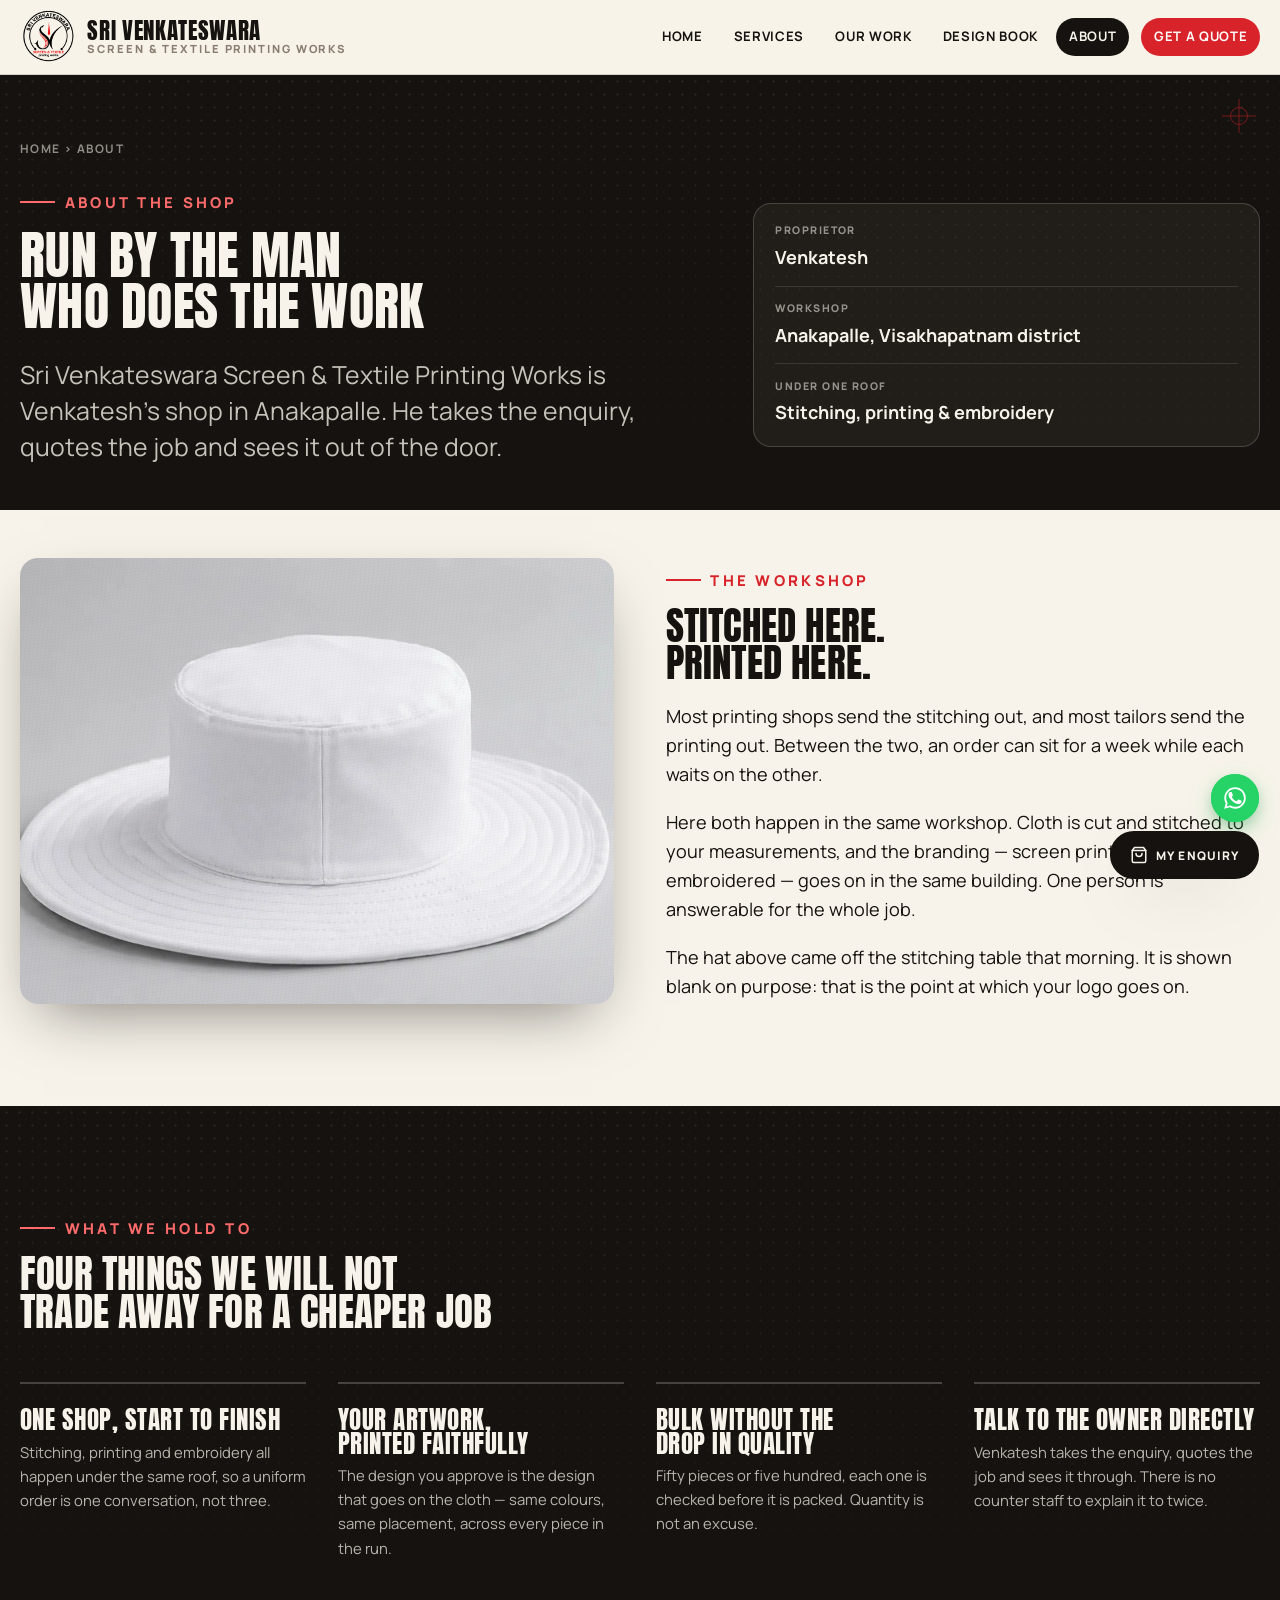
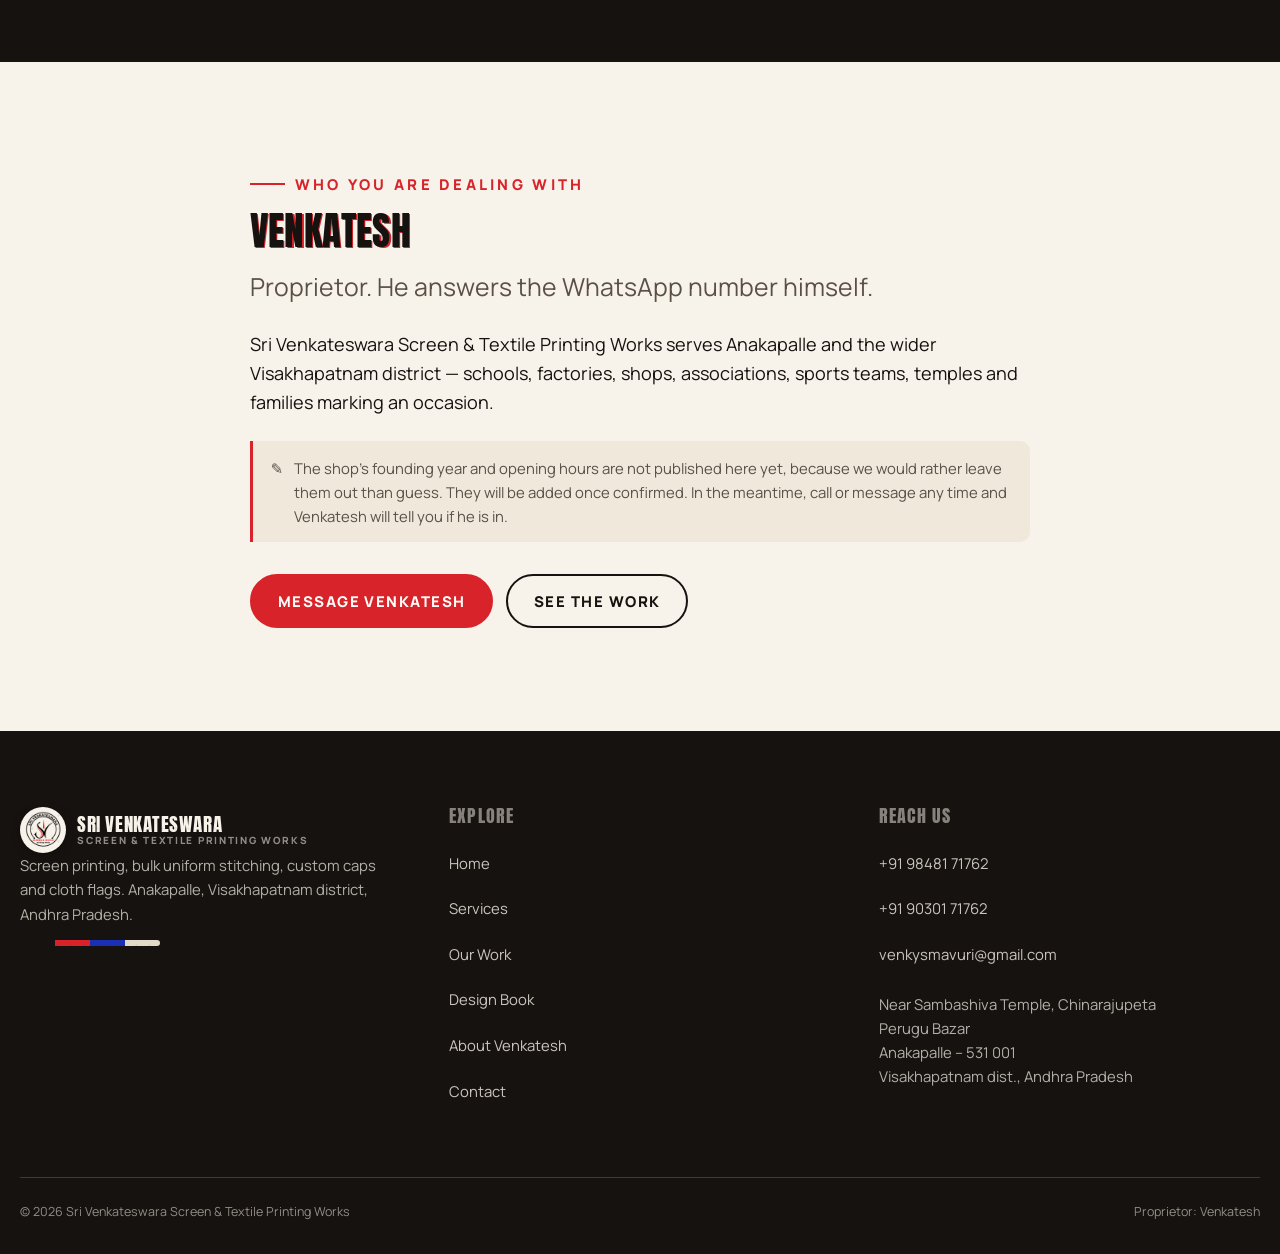
==== commit e2f18966: "final updates. venkatesh review pending." ====
--- a/about.html
+++ b/about.html
@@ -20,7 +20,7 @@
 <link rel="preconnect" href="https://fonts.googleapis.com">
 <link rel="preconnect" href="https://fonts.gstatic.com" crossorigin>
 <link rel="stylesheet" href="https://fonts.googleapis.com/css2?family=Anton&family=Manrope:wght@400;600;700;800&display=swap">
-<link rel="stylesheet" href="assets/css/style.css?v=10">
+<link rel="stylesheet" href="assets/css/style.css?v=15">
 </head>
 <body>
 <a class="skip-link" href="#main">Skip to main content</a>
@@ -61,7 +61,7 @@
       <div>
         <p class="breadcrumb"><a href="index.html">Home</a> &rsaquo; <span>About</span></p>
         <p class="kicker">About the shop</p>
-        <h1>Run by the man<br>who does the work</h1>
+        <h1>Run by the man<br> who does the work</h1>
         <p class="lede">Sri Venkateswara Screen &amp; Textile Printing Works is Venkatesh's shop in Anakapalle. He takes the enquiry, quotes the job and sees it out of the door.</p>
       </div>
       <dl class="page-hero-aside hero-facts">
@@ -91,7 +91,7 @@
         </div>
         <div>
           <p class="kicker">The workshop</p>
-          <h2>Stitched here.<br>Printed here.</h2>
+          <h2>Stitched here.<br> Printed here.</h2>
           <p>Most printing shops send the stitching out, and most tailors send the
             printing out. Between the two, an order can sit for a week while each
             waits on the other.</p>
@@ -111,7 +111,7 @@
     <div class="wrap">
       <div class="section-head" data-reveal>
         <p class="kicker">What we hold to</p>
-        <h2>Four things we will not<br>trade away for a cheaper job</h2>
+        <h2>Four things we will not<br> trade away for a cheaper job</h2>
       </div>
       <div class="grid grid--4" data-promises></div>
     </div>
@@ -188,7 +188,7 @@
   </div>
 </footer>
 
-<script src="assets/js/data.js?v=10"></script>
-<script src="assets/js/site.js?v=10"></script>
+<script src="assets/js/data.js?v=15"></script>
+<script src="assets/js/site.js?v=15"></script>
 </body>
 </html>
--- a/assets/css/style.css
+++ b/assets/css/style.css
@@ -224,6 +224,37 @@
 .grid--2 { grid-template-columns: repeat(auto-fit, minmax(min(100%, 320px), 1fr)); }
 .grid--3 { grid-template-columns: repeat(auto-fit, minmax(min(100%, 290px), 1fr)); }
 .grid--4 { grid-template-columns: repeat(auto-fit, minmax(min(100%, 220px), 1fr)); }
+
+/* Home, mobile only: the seven-service grid repeats most of the Services
+   page and made the mobile Home page roughly 11,000px tall. Everything
+   past data-mobile-collapse's count is hidden by default behind the
+   "Show all services" toggle just below the grid — desktop keeps every
+   card, always, no toggle involved (see the button's own display:none
+   above 760px). */
+@media (max-width: 760px) {
+  .grid[data-mobile-collapse] .svc-extra { display: none; }
+  .grid[data-mobile-collapse][data-expanded="true"] .svc-extra { display: block; }
+}
+.services-toggle {
+  display: none;
+  width: 100%;
+  min-height: 48px;
+  margin-top: 1.25rem;
+  padding: .7rem 1.2rem;
+  border: 2px dashed var(--line-strong);
+  border-radius: var(--r);
+  background: transparent;
+  color: var(--ink-soft);
+  font-weight: 800;
+  font-size: .78rem;
+  letter-spacing: .08em;
+  text-transform: uppercase;
+  transition: all var(--dur) var(--ease);
+}
+.services-toggle:hover { border-color: var(--ink); color: var(--ink); }
+@media (max-width: 760px) {
+  .services-toggle { display: block; }
+}
 
 .section-head {
   max-width: 60ch;
@@ -381,8 +412,8 @@
   display: inline-flex;
   align-items: center;
   gap: .45rem;
-  min-height: 40px;
-  padding: .45rem 1rem;
+  min-height: 44px;
+  padding: .5rem 1rem;
   border: 2px dashed var(--line-strong);
   border-radius: var(--r-pill);
   background: rgba(255, 253, 249, .9);
@@ -1019,6 +1050,22 @@
   transition: transform var(--dur) var(--ease), box-shadow var(--dur) var(--ease),
               border-color var(--dur) var(--ease);
 }
+/* The Work filters set the native `hidden` attribute on nonmatching cards,
+   but `.card { display: flex }` above has equal-or-greater author
+   specificity than the UA stylesheet's `[hidden] { display: none }`, so it
+   silently won — filtered-out cards kept their flex box and grid cell.
+   This attribute-qualified selector always outranks the plain class. */
+.card[hidden] { display: none; }
+
+/* A live status line next to the Work filters, so switching categories
+   announces how many pieces matched — for screen-reader users primarily,
+   but shown to everyone. */
+.filter-status {
+  margin: 0 0 1.25rem;
+  font-size: var(--step--1);
+  font-weight: 700;
+  color: var(--ink-soft);
+}
 .card:hover {
   transform: translateY(-4px);
   border-color: var(--line-strong);
@@ -1135,6 +1182,49 @@
   transform: rotate(45deg);
 }
 
+/* Services page, mobile: the bullet list sits behind a native <details>
+   disclosure so the title + one-line summary stay the scan-friendly part
+   and the point-by-point list is a tap away, not forced scroll. Desktop
+   forces it permanently open and hides the summary control — the two
+   !important rules are overriding the UA stylesheet's own
+   `details:not([open]) > :not(summary) { display: none }`, which is normal
+   author-overridable CSS, not special browser-internal behaviour. */
+.service-detail summary {
+  margin-top: .9rem;
+  padding: .5rem 0;
+  min-height: 44px;
+  display: flex;
+  align-items: center;
+  list-style: none;
+  cursor: pointer;
+  font-size: .74rem;
+  font-weight: 800;
+  letter-spacing: .08em;
+  text-transform: uppercase;
+  color: var(--red);
+}
+.service-detail summary::-webkit-details-marker { display: none; }
+.service-detail summary::before {
+  content: "\2192";
+  margin-right: .5rem;
+  transition: transform var(--dur) var(--ease);
+}
+.service-detail[open] summary::before { transform: rotate(90deg); }
+.service-detail summary:focus-visible { outline: 2px solid var(--red); outline-offset: 3px; }
+/* .service ul's own plain `display: grid` is an ordinary author rule, and
+   ANY author rule beats a user-agent rule regardless of specificity — so
+   without this, that older rule alone would keep the bullet list visible
+   through the closed <details> at every width. This mobile-only rule is
+   more specific than `.service ul`, so it's what actually makes "closed"
+   mean hidden below 761px. */
+@media (max-width: 760px) {
+  .service-detail:not([open]) > ul { display: none; }
+}
+@media (min-width: 761px) {
+  .service-detail summary { display: none; }
+  .service-detail > *:not(summary) { display: grid !important; }
+}
+
 /* The promise blocks on the ink band. */
 .promise {
   padding: 1.5rem 0 0;
@@ -1151,8 +1241,8 @@
   margin-bottom: 2rem;
 }
 .filter {
-  min-height: 42px;
-  padding: .45rem 1.1rem;
+  min-height: 44px;
+  padding: .5rem 1.1rem;
   border: 2px solid var(--line-strong);
   border-radius: var(--r-pill);
   background: transparent;
@@ -1665,8 +1755,11 @@
 .footer-blurb { color: rgba(247, 243, 234, .7); font-size: var(--step--1); max-width: 40ch; }
 
 .footer-nav h4 { color: rgba(247, 243, 234, .5); margin-bottom: 1rem; }
-.footer-nav ul { margin: 0; padding: 0; list-style: none; display: grid; gap: .55rem; }
+.footer-nav ul { margin: 0; padding: 0; list-style: none; display: grid; gap: .1rem; }
 .footer-nav a {
+  display: inline-flex;
+  align-items: center;
+  min-height: 44px;
   color: rgba(247, 243, 234, .8);
   text-decoration: none;
   font-size: var(--step--1);
@@ -1837,7 +1930,12 @@
   flex: none;
 }
 .quote-head h2 { margin: 0; font-size: 1rem; }
+/* Kept visually compact (32px) to match the panel's tight header, but a
+   44px invisible hit area sits behind it via ::before — the pseudo-element
+   is still part of the button for click/tap purposes, so the touch target
+   grows without the circle itself looking oversized. */
 .quote-close {
+  position: relative;
   display: grid;
   place-items: center;
   width: 32px; height: 32px;
@@ -1848,6 +1946,11 @@
   line-height: 1;
   flex: none;
 }
+.quote-close::before {
+  content: "";
+  position: absolute;
+  inset: -6px;
+}
 .quote-close:hover { background: var(--paper-3); }
 
 .quote-items {
@@ -1877,6 +1980,7 @@
 .quote-item-name { font-size: .84rem; font-weight: 700; line-height: 1.25; }
 .quote-item-meta { font-size: .7rem; color: var(--ink-faint); }
 .quote-remove {
+  position: relative;
   width: 30px; height: 30px;
   border: 0;
   border-radius: 50%;
@@ -1885,6 +1989,11 @@
   font-size: 1.05rem;
   line-height: 1;
   flex: none;
+}
+.quote-remove::before {
+  content: "";
+  position: absolute;
+  inset: -7px;
 }
 .quote-remove:hover { background: rgba(216, 35, 42, .12); color: var(--red); }
 
@@ -1928,7 +2037,7 @@
 }
 .quote-foot textarea { min-height: 2.3rem; }
 .quote-send {
-  min-height: 42px;
+  min-height: 44px;
   padding: 0 1rem;
   font-size: .78rem;
   background: #25d366;
@@ -1942,6 +2051,14 @@
   text-align: center;
   font-size: .68rem;
   line-height: 1.4;
+}
+
+/* Tablet gets the same compact, icon-first dock as mobile — a full "My
+   Enquiry" text pill at 768px still reaches into filter/product-action
+   territory on some pages. */
+@media (max-width: 820px) {
+  .quote-fab .fab-text { display: none; }
+  .quote-fab { padding: 0 .9rem; }
 }
 
 @media (max-width: 560px) {
@@ -1952,8 +2069,30 @@
     bottom: calc(.8rem + 112px);
   }
   .quote-items { max-height: 30vh; }
-  .quote-fab { padding: 0 .9rem; }
-  .quote-fab .fab-text { display: none; }
+}
+
+/* Set from site.js while a quote-form field has focus, so the keyboard and
+   the field the visitor is actually typing into are never fought over by a
+   fixed dock sitting in the same corner. Shrinks rather than disappears —
+   both controls stay reachable, just out of the way. */
+.dock.is-minimized {
+  transform: scale(.72);
+  transform-origin: bottom right;
+  opacity: .55;
+  pointer-events: none;
+  transition: transform var(--dur) var(--ease), opacity var(--dur) var(--ease);
+}
+
+/* Set from site.js on every page with a .page-hero: keeps the dock out of
+   the way until that hero band has scrolled mostly past, since it would
+   otherwise sit directly on the first card/heading below it on initial
+   load — confirmed at every reviewed width, not just mobile. */
+.dock.is-pre-content {
+  opacity: 0;
+  visibility: hidden;
+  transform: translateY(10px);
+  pointer-events: none;
+  transition: transform var(--dur) var(--ease), opacity var(--dur) var(--ease), visibility 0s linear var(--dur);
 }
 
 /* ---------- 13. Lightbox ------------------------------------------------- */
